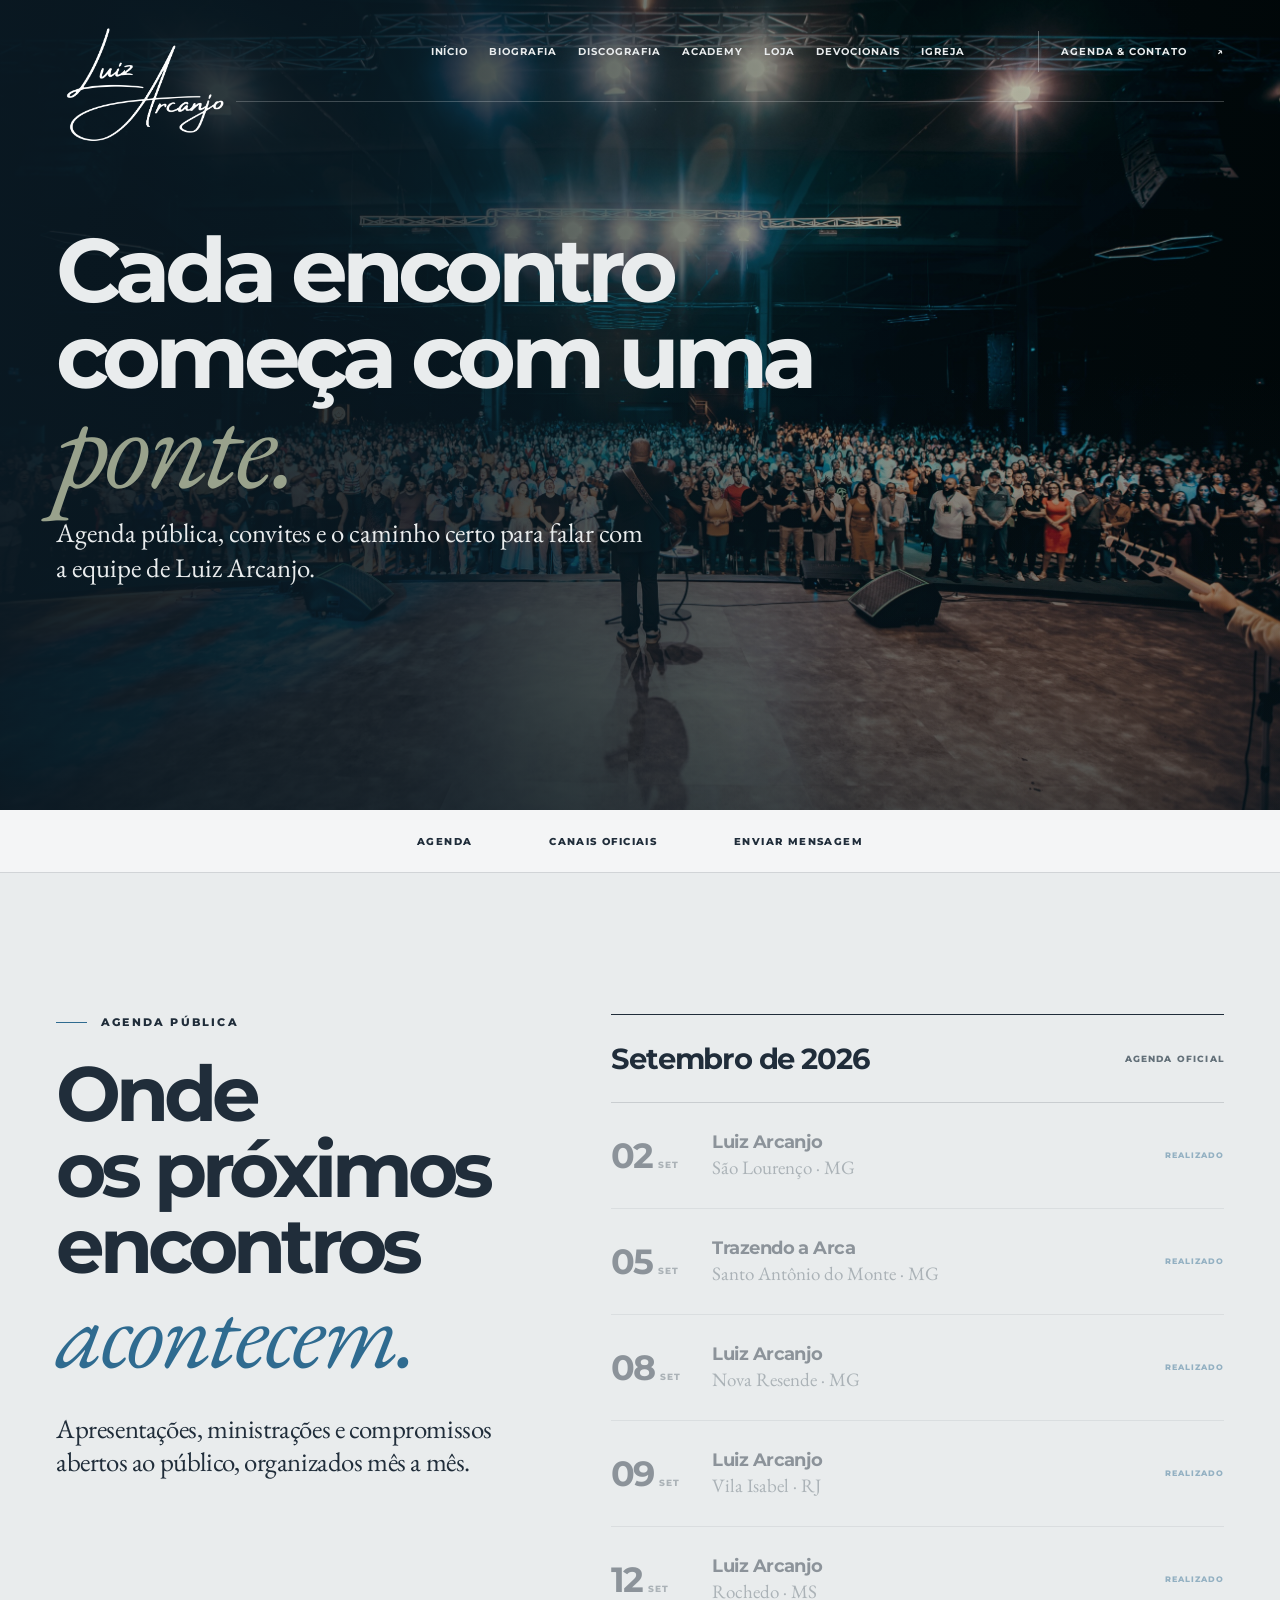
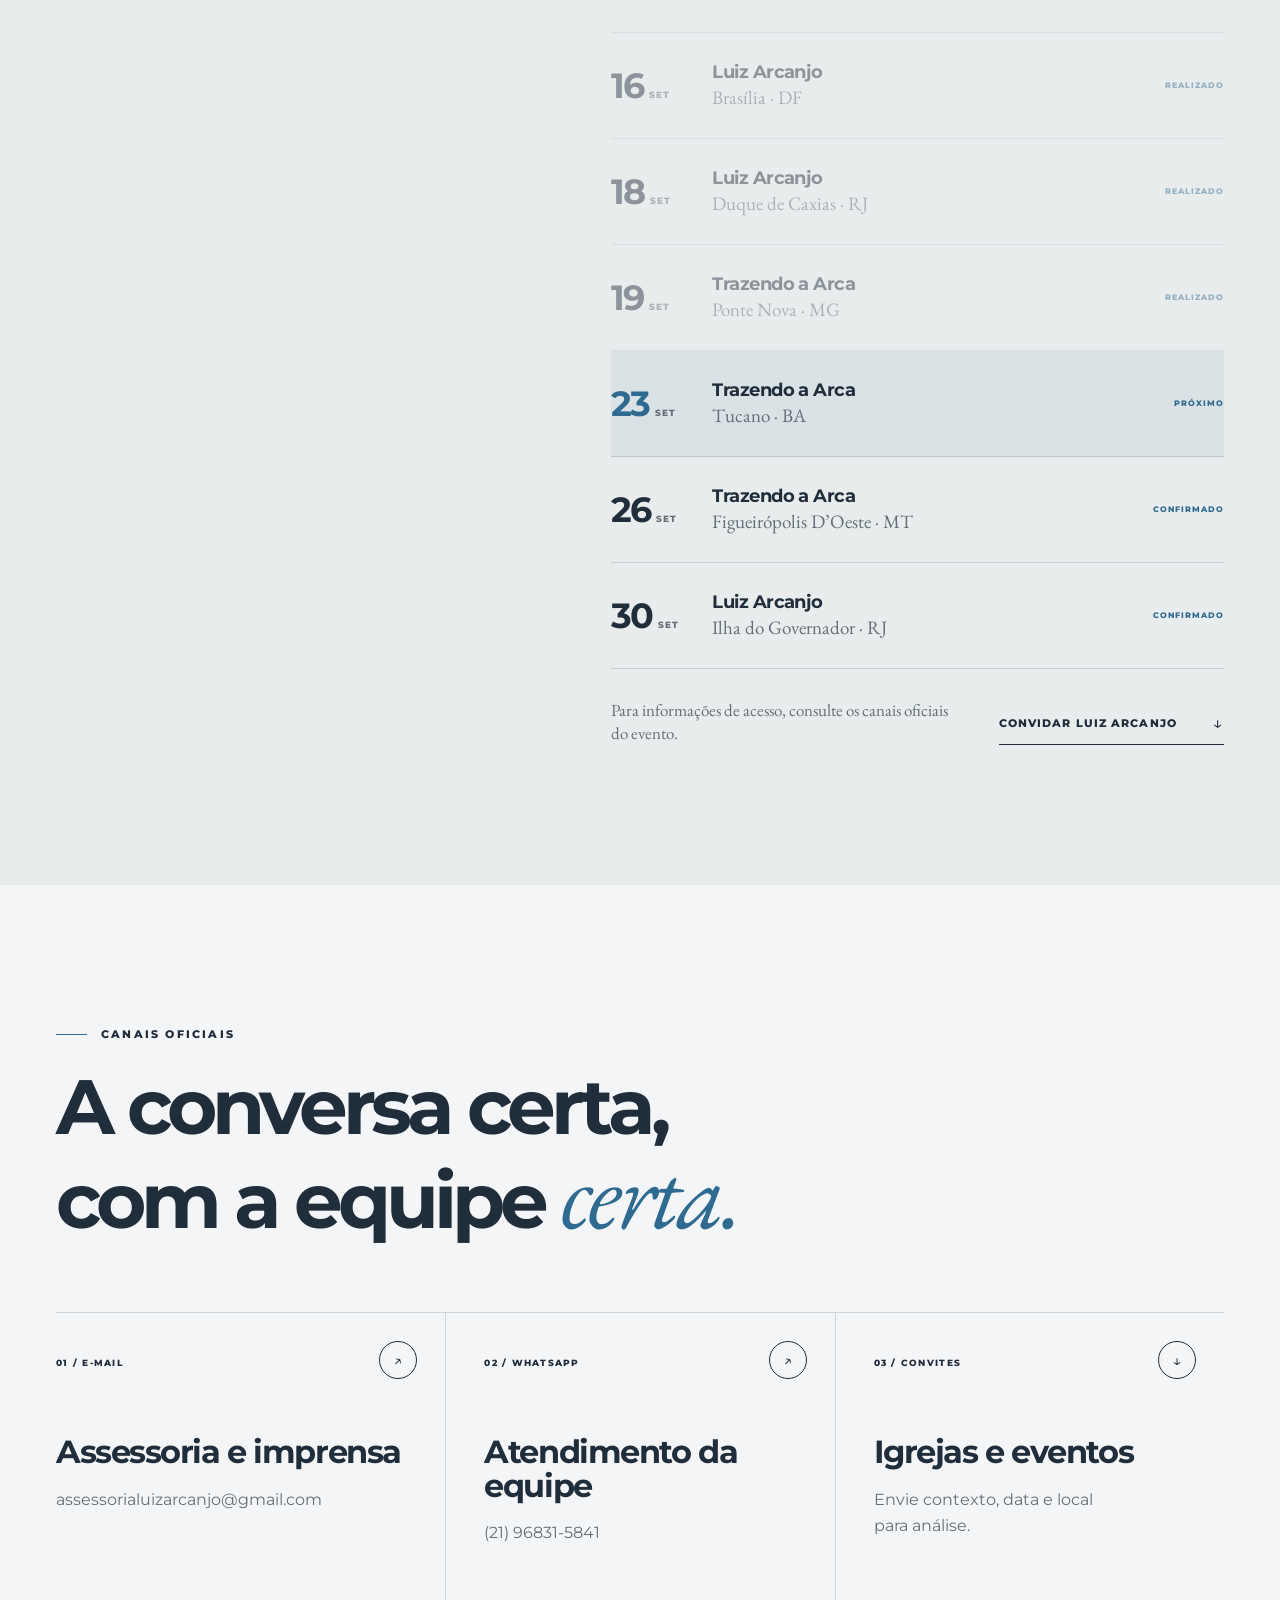
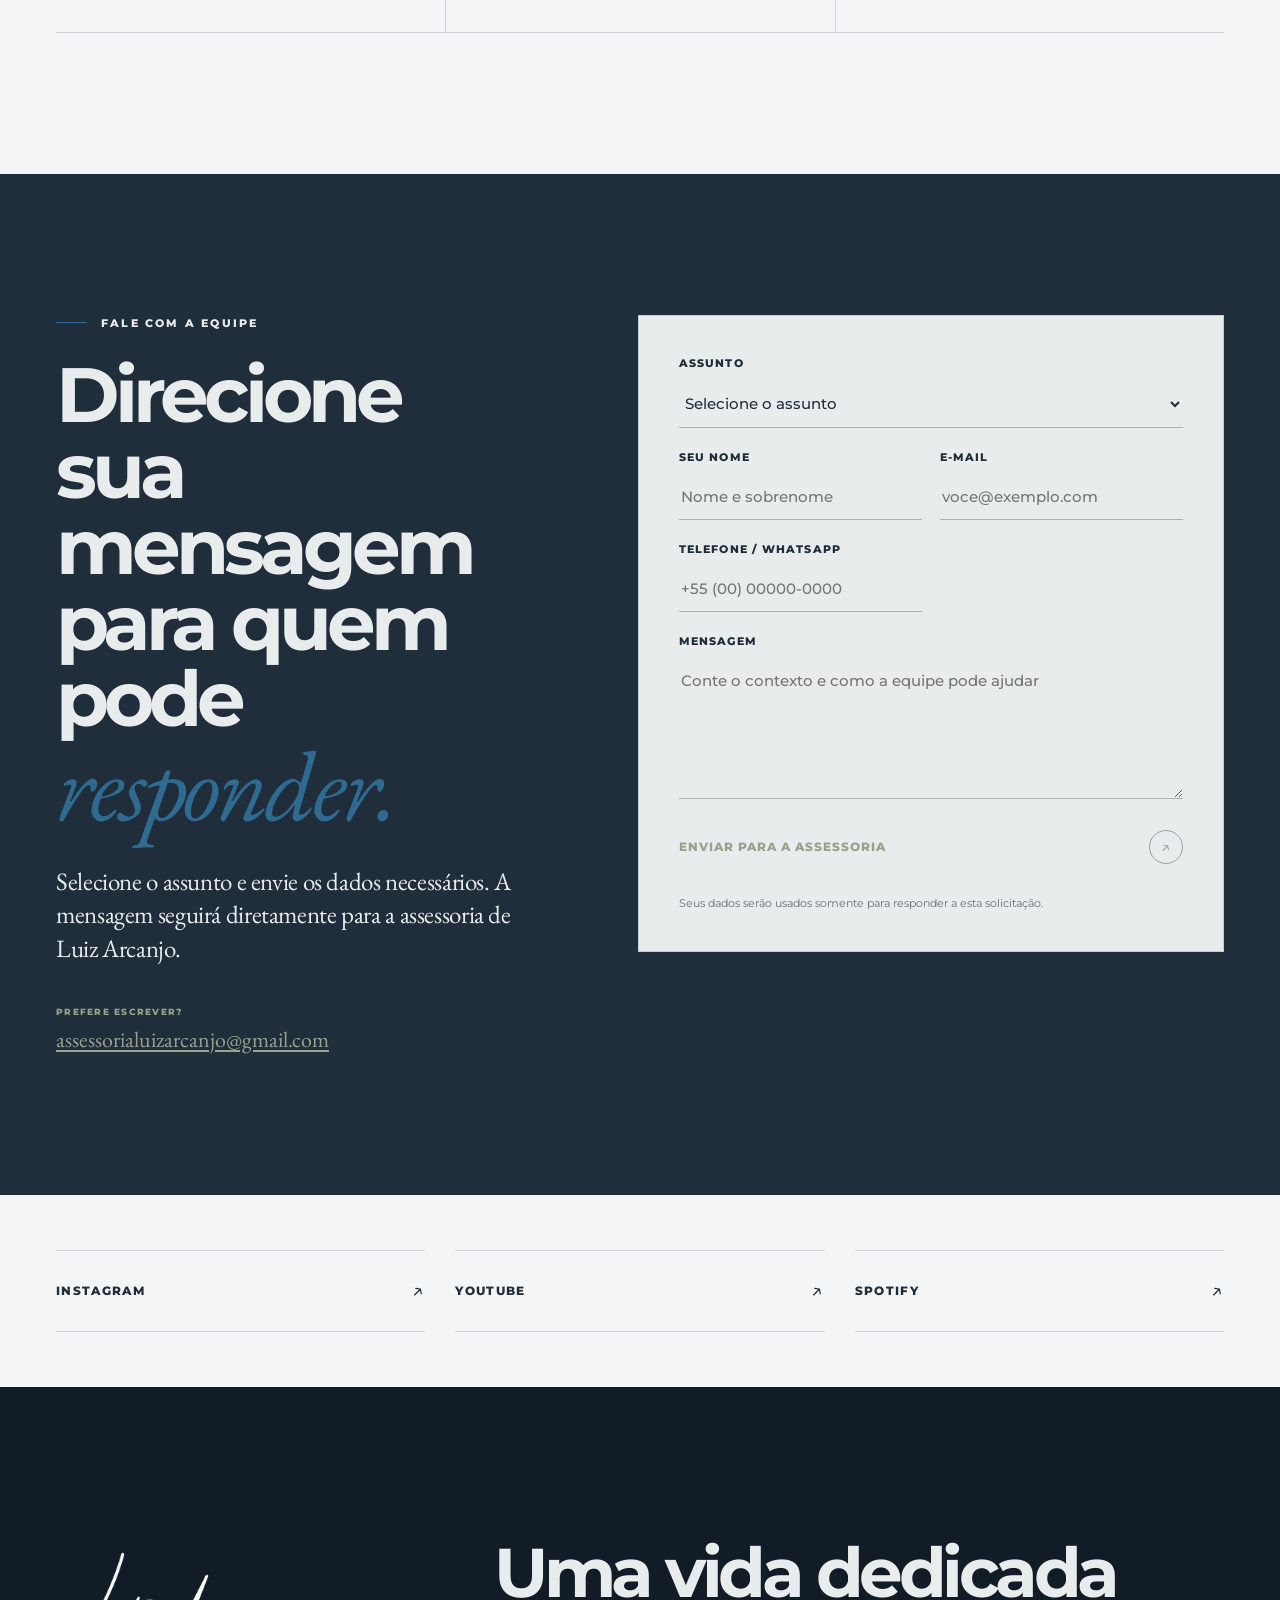
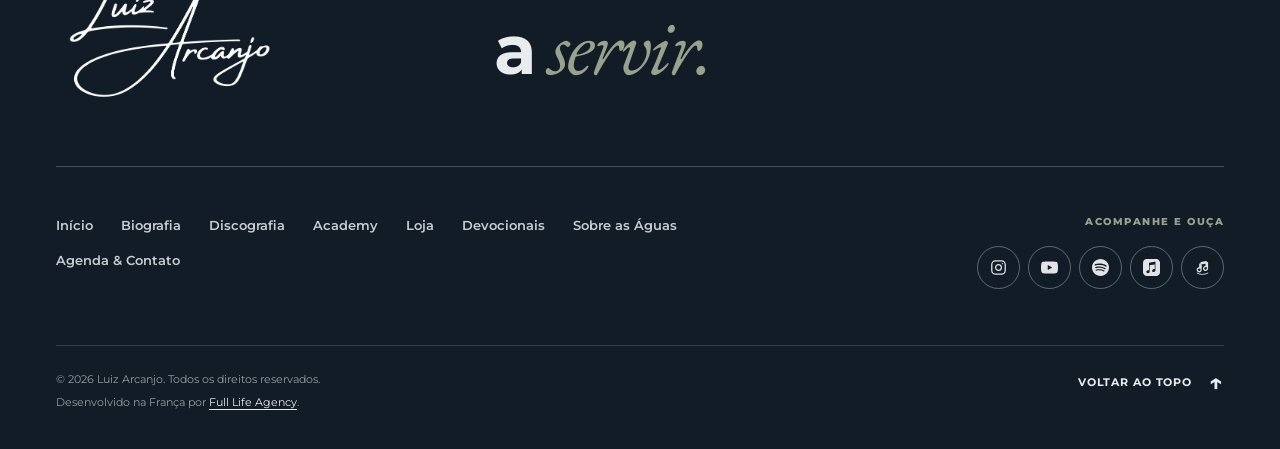
==== contato/index.html @ e5ce4bce "Initial website release" ====
<!doctype html>
<html lang="pt-BR">
<head>
  <meta charset="utf-8">
  <meta name="viewport" content="width=device-width, initial-scale=1">
  <meta name="theme-color" content="#202D3A">
  <meta name="description" content="Agenda pública, convites, imprensa e canais oficiais da equipe de Luiz Arcanjo.">
  
  <meta property="og:type" content="website">
  <meta property="og:locale" content="pt_BR">
  <meta property="og:site_name" content="Luiz Arcanjo">
  <meta property="og:title" content="Agenda &amp; Contato | Luiz Arcanjo">
  <meta property="og:description" content="Agenda pública, convites, imprensa e canais oficiais da equipe de Luiz Arcanjo.">
  <meta property="og:image" content="/assets/images/open-graph.jpg">
  <meta property="og:image:width" content="1200">
  <meta property="og:image:height" content="630">
  <meta property="og:image:alt" content="Luiz Arcanjo — Canções que marcaram gerações">
  <meta name="twitter:card" content="summary_large_image">
  <title>Agenda &amp; Contato | Luiz Arcanjo</title>
  <link rel="icon" type="image/png" sizes="32x32" href="/assets/favicon-32.png">
  <link rel="icon" type="image/png" sizes="512x512" href="/assets/favicon-512.png">
  <link rel="apple-touch-icon" sizes="180x180" href="/assets/apple-touch-icon.png">
  <link rel="preconnect" href="https://fonts.googleapis.com">
  <link rel="preconnect" href="https://fonts.gstatic.com" crossorigin>
  <link href="https://fonts.googleapis.com/css2?family=EB+Garamond:ital,wght@0,400;0,500;0,600;1,400;1,500&family=Montserrat:wght@400;500;600;700;800&display=swap" rel="stylesheet">
  <link rel="stylesheet" href="/assets/site.css?v=60">
  <script defer src="/assets/site.js?v=24"></script>
</head>
<body id="topo" data-page="contato">
  <div id="site-header"></div>
  <main id="conteudo">
    <section class="inner-hero inner-hero--contact">
      <div class="inner-hero__media photo inner-hero__photo"><img src="/assets/images/contact-hero-stage.jpg" alt="Luiz Arcanjo diante do público em uma apresentação" fetchpriority="high"></div>
      <div class="inner-hero__shade"></div>
      <div class="shell inner-hero__content">
        <h1>Cada encontro<br><span class="nowrap">começa com uma</span><br><em>ponte.</em></h1><p>Agenda pública, convites e o caminho certo para falar com a equipe de Luiz Arcanjo.</p>
      </div>
    </section>
    <nav class="contact-subnav" aria-label="Nesta página"><div class="shell"><a href="#agenda">Agenda</a><a href="#canais">Canais oficiais</a><a href="#mensagem">Enviar mensagem</a></div></nav>
    <section class="contact-agenda section-pad section--ivory" id="agenda"><div class="shell contact-agenda__grid">
      <div data-reveal><p class="eyebrow"><span class="eyebrow__rule"></span>Agenda pública</p><h2 class="display-title">Onde os próximos encontros <em>acontecem.</em></h2><p class="lead-serif">Apresentações, ministrações e compromissos abertos ao público, organizados mês a mês.</p></div>
      <div class="agenda-month" data-reveal><div class="agenda-month__head"><span>Setembro de 2026</span><small>Agenda oficial</small></div><ol class="agenda-list" aria-label="Agenda de setembro de 2026">
        <li class="agenda-event is-past"><time datetime="2026-09-02"><b>02</b><span>set</span></time><div><strong>Luiz Arcanjo</strong><p>São Lourenço · MG</p></div><small>Realizado</small></li>
        <li class="agenda-event is-past"><time datetime="2026-09-05"><b>05</b><span>set</span></time><div><strong>Trazendo a Arca</strong><p>Santo Antônio do Monte · MG</p></div><small>Realizado</small></li>
        <li class="agenda-event is-past"><time datetime="2026-09-08"><b>08</b><span>set</span></time><div><strong>Luiz Arcanjo</strong><p>Nova Resende · MG</p></div><small>Realizado</small></li>
        <li class="agenda-event is-past"><time datetime="2026-09-09"><b>09</b><span>set</span></time><div><strong>Luiz Arcanjo</strong><p>Vila Isabel · RJ</p></div><small>Realizado</small></li>
        <li class="agenda-event is-past"><time datetime="2026-09-12"><b>12</b><span>set</span></time><div><strong>Luiz Arcanjo</strong><p>Rochedo · MS</p></div><small>Realizado</small></li>
        <li class="agenda-event is-past"><time datetime="2026-09-16"><b>16</b><span>set</span></time><div><strong>Luiz Arcanjo</strong><p>Brasília · DF</p></div><small>Realizado</small></li>
        <li class="agenda-event is-past"><time datetime="2026-09-18"><b>18</b><span>set</span></time><div><strong>Luiz Arcanjo</strong><p>Duque de Caxias · RJ</p></div><small>Realizado</small></li>
        <li class="agenda-event is-past"><time datetime="2026-09-19"><b>19</b><span>set</span></time><div><strong>Trazendo a Arca</strong><p>Ponte Nova · MG</p></div><small>Realizado</small></li>
        <li class="agenda-event is-next"><time datetime="2026-09-23"><b>23</b><span>set</span></time><div><strong>Trazendo a Arca</strong><p>Tucano · BA</p></div><small>Próximo</small></li>
        <li class="agenda-event"><time datetime="2026-09-26"><b>26</b><span>set</span></time><div><strong>Trazendo a Arca</strong><p>Figueirópolis D’Oeste · MT</p></div><small>Confirmado</small></li>
        <li class="agenda-event"><time datetime="2026-09-30"><b>30</b><span>set</span></time><div><strong>Luiz Arcanjo</strong><p>Ilha do Governador · RJ</p></div><small>Confirmado</small></li>
      </ol><div class="agenda-month__action"><p>Para informações de acesso, consulte os canais oficiais do evento.</p><a class="text-link" href="#mensagem" data-contact-subject="Convite e agenda">Convidar Luiz Arcanjo <span aria-hidden="true">↓</span></a></div></div>
    </div></section>
    <section class="contact-channels section-pad" id="canais"><div class="shell"><div class="section-head" data-reveal><p class="eyebrow"><span class="eyebrow__rule"></span>Canais oficiais</p><h2 class="display-title">A conversa certa,<br>com a equipe <em>certa.</em></h2></div><div class="contact-channel-grid">
      <a class="contact-channel" href="mailto:assessorialuizarcanjo@gmail.com" data-reveal><span>01 / E-mail</span><strong>Assessoria e imprensa</strong><p>assessorialuizarcanjo@gmail.com</p><b aria-hidden="true">↗</b></a>
      <a class="contact-channel" href="https://wa.me/5521968315841?text=Ol%C3%A1%2C%20equipe%20do%20Luiz%20Arcanjo%21%20Gostaria%20de%20solicitar%20atendimento." target="_blank" rel="noopener" data-reveal><span>02 / WhatsApp</span><strong>Atendimento da equipe</strong><p>(21) 96831-5841</p><b aria-hidden="true">↗</b></a>
      <a class="contact-channel" href="#mensagem" data-contact-subject="Convite e agenda" data-reveal><span>03 / Convites</span><strong>Igrejas e eventos</strong><p>Envie contexto, data e local para análise.</p><b aria-hidden="true">↓</b></a>
    </div></div></section>
    <section class="contact-message section-pad section--blue" id="mensagem"><div class="shell invite-grid"><div class="invite-grid__intro" data-reveal><p class="eyebrow"><span class="eyebrow__rule"></span>Fale com a equipe</p><h2 class="display-title">Direcione sua mensagem para quem pode <em>responder.</em></h2><p class="lead-serif">Selecione o assunto e envie os dados necessários. A mensagem seguirá diretamente para a assessoria de Luiz Arcanjo.</p><div class="contact-direct"><span>Prefere escrever?</span><a href="mailto:assessorialuizarcanjo@gmail.com">assessorialuizarcanjo@gmail.com</a></div></div>
      <form class="invite-form contact-form" id="invite-form" action="/api/contact" method="post"><div class="contact-honeypot" aria-hidden="true"><label>Empresa <input name="company" tabindex="-1" autocomplete="off"></label></div><label>Assunto <select name="assunto" id="contact-subject" required><option value="">Selecione o assunto</option><option>Convite e agenda</option><option>Assessoria de imprensa</option><option>Parcerias</option><option>Academy · cursos e workshops</option><option>Academy · mentoria</option><option>Outros assuntos</option></select></label><div class="field-grid"><label>Seu nome <input name="nome" required autocomplete="name" placeholder="Nome e sobrenome"></label><label>E-mail <input name="email" required type="email" autocomplete="email" placeholder="voce@exemplo.com"></label></div><div class="field-grid"><label>Telefone / WhatsApp <input name="telefone" type="tel" autocomplete="tel" placeholder="+55 (00) 00000-0000"></label><label data-invite-field>Organização ou igreja <input name="organizacao" placeholder="Nome da organização"></label></div><div class="field-grid" data-invite-field><label>Tipo de convite <select name="tipo"><option value="">Selecione</option><option>Ministração</option><option>Apresentação musical</option><option>Conferência</option><option>Entrevista</option><option>Outro</option></select></label><label>Data prevista <input name="data" type="date"></label></div><label data-invite-field>Cidade e local <input name="local" placeholder="Cidade, estado e local do evento"></label><label>Mensagem <textarea name="mensagem" rows="6" required placeholder="Conte o contexto e como a equipe pode ajudar"></textarea></label><button class="button button--gold" type="submit"><span>Enviar para a assessoria</span><span aria-hidden="true">↗</span></button><p class="form-status" data-form-status aria-live="polite" hidden></p><small>Seus dados serão usados somente para responder a esta solicitação.</small></form>
    </div></section>
    <section class="contact-social shell social-grid" aria-label="Redes sociais"><a href="https://www.instagram.com/luiz_arcanjo/" target="_blank" rel="noopener">Instagram <span>↗</span></a><a href="https://www.youtube.com/luizarcanjo" target="_blank" rel="noopener">YouTube <span>↗</span></a><a href="https://open.spotify.com/artist/3jhaArlXRtYY9R7GJrvcZ2" target="_blank" rel="noopener">Spotify <span>↗</span></a></section></main>
  <div id="site-footer"></div>
</body>
</html>
---- assets/site.css ----
@charset "UTF-8";

:root {
  --blue: #202d3a;
  --blue-deep: #111c27;
  --ivory: #e9eced;
  --paper: #f4f5f6;
  --sky: #2f6b90;
  --olive: #6c755e;
  --moss: #99a28c;
  --coffee: #4a3b32;
  --muted: #637079;
  --line: rgba(32, 45, 58, .16);
  --shell: min(100% - 112px, 1480px);
  --sans: "Montserrat", Arial, sans-serif;
  --serif: "EB Garamond", Georgia, serif;
  --ease: cubic-bezier(.22, 1, .36, 1);
}

*, *::before, *::after { box-sizing: border-box; }
html { scroll-behavior: smooth; }
body { margin: 0; background: var(--paper); color: var(--blue); font-family: var(--sans); -webkit-font-smoothing: antialiased; overflow-x: clip; }
img, video { display: block; max-width: 100%; }
a { color: inherit; text-decoration: none; }
.nowrap { white-space: nowrap; }
button, input, select, textarea { font: inherit; }
button { cursor: pointer; }
:focus-visible { outline: 2px solid var(--sky); outline-offset: 4px; }
::selection { background: var(--moss); color: var(--blue-deep); }
.shell { width: var(--shell); margin-inline: auto; }
:where(.shell, [class*="__grid"], .section-head) > * { min-width: 0; max-width: 100%; }
.section-pad { padding-block: clamp(88px, 11vw, 180px); }
.section--ivory { background: var(--ivory); }
.section--blue { background: var(--blue); color: var(--ivory); }
.skip-link { position: fixed; top: -100px; left: 20px; z-index: 200; padding: 14px 20px; background: var(--moss); color: var(--blue); }
.skip-link:focus { top: 20px; }

/* Navigation */
.site-header { position: absolute; z-index: 40; top: 0; left: 0; right: 0; color: var(--ivory); transition: transform .42s var(--ease); }
.site-header.is-over-footer { transform: translateY(-110%); pointer-events: none; }
.site-header::before { content: ""; position: absolute; inset: 0; background: var(--blue-deep); opacity: .92; pointer-events: none; }
.site-header--hero::before { opacity: 0; transition: opacity .5s; }
.site-header.is-scrolled { position: fixed; }
.site-header.is-scrolled::before { opacity: .97; }
.site-header__inner { position: relative; z-index: 2; height: 102px; display: flex; align-items: center; gap: 40px; }
.site-header__inner::after { content: ""; position: absolute; left: 180px; right: 0; bottom: 0; height: 1px; background: rgba(255,255,255,.22); transition: left .4s var(--ease); }
.brand { display: block; width: 171px; height: 133px; flex: 0 0 auto; align-self: flex-start; margin-top: 12px; position: relative; z-index: 2; transition: width .4s var(--ease), height .4s var(--ease), margin-top .4s var(--ease); }
.brand__image { width: 100%; height: 100%; object-fit: contain; }
.site-header.is-scrolled .brand { width: 115px; height: 88px; margin-top: 7px; }
.site-header.is-scrolled .site-header__inner::after { left: 140px; }
.desktop-nav { display: flex; gap: clamp(14px, 1.65vw, 30px); align-items: center; margin-left: auto; }
.desktop-nav a, .header-cta { font-size: 10px; font-weight: 700; letter-spacing: .095em; text-transform: uppercase; white-space: nowrap; transition: color .25s, transform .35s var(--ease); }
.desktop-nav a { display: inline-block; transform-origin: center; }
.desktop-nav a:hover, .desktop-nav a[aria-current="page"] { color: var(--moss); }
.desktop-nav a:hover { transform: scale(1.13); }
.header-cta { margin-left: clamp(12px, 2.6vw, 50px); padding: 14px 0 14px 22px; border-left: 1px solid rgba(255,255,255,.3); display: flex; gap: 30px; align-items: center; }
.header-cta:hover { color: var(--moss); transform: scale(1.07); }
.menu-toggle { display: none; position: relative; z-index: 51; width: 44px; height: 44px; margin-left: auto; border: 0; background: none; color: inherit; }
.menu-toggle span { display: block; width: 24px; height: 1px; background: currentColor; margin: 7px auto; transition: transform .3s, opacity .3s; }
.mobile-menu { position: fixed; inset: 0; z-index: 1; background: var(--blue-deep); color: var(--ivory); padding-top: 120px; opacity: 0; pointer-events: none; transform: translateY(-16px); transition: opacity .3s, transform .4s var(--ease); overflow-y: auto; }
.mobile-menu.is-open { opacity: 1; pointer-events: auto; transform: translateY(0); }
.mobile-menu__inner { display: grid; gap: 0; padding-bottom: 48px; }
.mobile-menu__inner > a { border-bottom: 1px solid rgba(255,255,255,.12); padding: 13px 0; font-size: clamp(25px, 6vw, 42px); font-weight: 700; letter-spacing: -.045em; }
.mobile-menu__inner > a:hover { color: var(--moss); }
.mobile-menu__social { display: flex; gap: 25px; padding-top: 28px; color: var(--moss); font-size: 13px; text-transform: uppercase; letter-spacing: .08em; }
.menu-open { overflow: hidden; }
.menu-open .menu-toggle span:first-child { transform: translateY(4px) rotate(45deg); }
.menu-open .menu-toggle span:last-child { transform: translateY(-4px) rotate(-45deg); }

/* Type and controls */
.eyebrow { display: flex; align-items: center; gap: 14px; margin: 0 0 26px; font-family: var(--sans); font-size: 11px; font-weight: 800; letter-spacing: .2em; text-transform: uppercase; line-height: 1.5; }
.eyebrow__rule { display: inline-block; width: 31px; height: 1px; flex: 0 0 auto; background: var(--sky); }
h1, h2, h3, p, blockquote { margin-top: 0; }
h1, h2, h3 { width: 100%; min-width: 0; font-weight: 700; letter-spacing: -.065em; }
h1, h2, h3 { text-wrap: balance; overflow-wrap: normal; word-break: normal; }
p, blockquote { text-wrap: pretty; }
h1 em, h2 em, h3 em, blockquote em { font-family: var(--serif); font-weight: 400; font-size: 1.28em; letter-spacing: -.035em; color: var(--sky); }
.display-title { font-size: clamp(48px, 6vw, 108px); line-height: .99; margin-bottom: 30px; }
.lead-serif { font-family: var(--serif); font-size: clamp(25px, 2.1vw, 35px); line-height: 1.24; letter-spacing: -.015em; }
p { line-height: 1.65; }
.button-row { display: flex; flex-wrap: wrap; gap: 13px; align-items: center; }
.button { display: inline-flex; align-items: center; justify-content: space-between; gap: 34px; min-height: 58px; padding: 6px 0 12px; border: 0; border-bottom: 1px solid currentColor; border-radius: 0; background: transparent; text-align: left; font-size: 12px; font-weight: 800; letter-spacing: .085em; text-transform: uppercase; line-height: 1.3; transition: color .3s, box-shadow .3s; }
.button:hover { box-shadow: inset 0 -1px 0 currentColor; }
.button > span:last-child { width: 34px; height: 34px; border: 1px solid currentColor; border-radius: 50%; display: grid; place-items: center; font-size: 18px; font-weight: 400; line-height: 1; transition: transform .35s var(--ease); }
.button:hover > span:last-child { transform: translate(4px, -4px); }
.button--gold, .button--dark { color: var(--sky); }
.button--gold:hover, .button--dark:hover { color: var(--blue); }
.button--moss { color: var(--moss); }
.button--moss:hover { color: var(--ivory); }
.button--outline { color: var(--ivory); }
.button--outline:hover { color: var(--moss); }
.button--outline-dark { color: var(--blue); }
.button--outline-dark:hover { color: var(--sky); }
.hero .button--gold, .music-panel .button--gold, .video-invite .button--gold, .final-cta .button--gold, .section--blue .button--gold { color: var(--moss); }
.hero .button--gold:hover, .music-panel .button--gold:hover, .video-invite .button--gold:hover, .final-cta .button--gold:hover, .section--blue .button--gold:hover { color: var(--ivory); }
.text-link { display: inline-flex; align-items: center; gap: 35px; border-bottom: 1px solid currentColor; padding-bottom: 10px; margin-top: 18px; font-size: 11px; font-weight: 800; text-transform: uppercase; letter-spacing: .1em; transition: gap .3s; }
.text-link:hover { gap: 50px; }
.text-link span { font-size: 18px; font-weight: 400; }
.prose { max-width: 680px; }
.prose p { font-family: var(--serif); font-size: clamp(24px, 2vw, 31px); line-height: 1.35; }
.prose p + p { font-size: clamp(20px, 1.55vw, 24px); line-height: 1.5; margin-top: 24px; }
.narrow-content { max-width: 900px; }
.narrow-content > p:not(.eyebrow) { max-width: 770px; }

/* Photographic language */
.photo { position: relative; overflow: hidden; isolation: isolate; background: #46515a; }
.photo img { width: 100%; height: 100%; object-fit: cover; filter: saturate(.77) contrast(1.04) brightness(.95); transform: scale(1.005); transition: transform 1.2s var(--ease); }
.photo::after { content: ""; position: absolute; inset: 0; pointer-events: none; background: linear-gradient(132deg, rgba(32,45,58,.12), rgba(79,90,99,.045) 52%, rgba(48,39,32,.12)); mix-blend-mode: multiply; }
.photo:hover img, a:hover > .photo img { transform: scale(1.045); }
.photo--bw img { filter: grayscale(1) contrast(1.05); }

/* Cinematic home hero */
.hero { position: relative; min-height: max(760px, 100svh); background: var(--blue-deep); color: #fff; isolation: isolate; overflow: hidden; }
.hero__poster, .hero__video, .hero__shade, .hero__grain { position: absolute; inset: 0; width: 100%; height: 100%; }
.hero__poster { background-image: url("/assets/images/hero-poster-3.jpg"); background-size: cover; background-position: center; }
.hero__video { object-fit: cover; object-position: center; opacity: 0; transition: opacity .9s ease; }
.hero__video.is-ready { opacity: 1; }
@media (min-width: 701px) {
  .hero__poster, .hero__video { transform: scale(1.16); transform-origin: left center; }
}
@media (min-width: 701px) and (max-width: 980px) {
  .hero__poster, .hero__video { transform: scale(1.23); }
}
@keyframes hero-mobile-horizontal-track {
  0%, 100% { object-position: 64% center; }
  35% { object-position: 71% center; }
  70% { object-position: 67% center; }
}
.hero__shade { background: linear-gradient(90deg,rgba(21,38,55,.84) 0%,rgba(21,38,55,.75) 32%,rgba(21,38,55,.46) 61%,rgba(21,38,55,.22) 100%),linear-gradient(0deg,rgba(16,28,39,.30),transparent 32%,transparent 76%,rgba(12,23,34,.13)); }
.hero__grain { background: url("/assets/grain.svg"); opacity: .11; mix-blend-mode: screen; pointer-events: none; }
.hero__content { position: relative; z-index: 2; min-height: max(760px, 100svh); display: flex; align-items: center; padding-top: 165px; padding-bottom: 100px; }
.hero__copy { width: min(900px, 68%); }
.hero__title { position: relative; height: clamp(265px, 20vw, 330px); margin-bottom: 16px; font-size: clamp(62px, 6.1vw, 108px); line-height: .92; }
.hero__phrase { position: absolute; top: 0; left: 0; width: 100%; display: block; visibility: hidden; opacity: 0; transform-origin: left center; }
.hero__phrase-line { display: block; }
.hero__phrase--one .hero__phrase-line { font-size: .84em; font-weight: 800; text-transform: uppercase; white-space: nowrap; letter-spacing: -.055em; }
.hero__phrase--one em { display: block; margin-top: .04em; line-height: .78; }
.hero__phrase--two { top: -8%; left: 5%; width: 95%; }
.hero__phrase--three { top: 5%; left: 1%; width: 99%; font-size: .9em; }
.hero__phrase.is-active { visibility: visible; animation: hero-phrase-progress var(--hero-phase-duration, 6s) linear both; }
.hero__phrase--one.is-active { animation-name: hero-phrase-first; }
.hero__phrase.is-leaving { visibility: visible; animation: hero-phrase-leave .65s ease both; }
.hero__title em { color: var(--moss); font-size: 1.24em; }
.hero__phrase--one em { font-size: 1.55em; }
@keyframes hero-phrase-first { from { opacity: 1; filter: blur(0); transform: scale(1); } to { opacity: 1; filter: blur(0); transform: scale(1.055); } }
@keyframes hero-phrase-progress { 0% { opacity: 0; filter: blur(16px); transform: translateY(24px) scale(.95); } 15% { opacity: 1; filter: blur(0); transform: translateY(0) scale(1); } 100% { opacity: 1; filter: blur(0); transform: translateY(0) scale(1.065); } }
@keyframes hero-phrase-leave { from { opacity: 1; filter: blur(0); transform: scale(1.065); } to { opacity: 0; filter: blur(18px); transform: scale(1.12); } }
.hero__lead { max-width: 620px; margin-bottom: 30px; font-family: var(--serif); font-size: clamp(21px, 1.7vw, 28px); line-height: 1.3; color: rgba(255,255,255,.91); }
@media (min-width: 701px) and (max-width: 1200px) { .hero__title { height: 280px; } }
@media (min-width: 701px) and (max-width: 980px) { .hero__title { height: 300px; } }
.hero__bottom { position: absolute; z-index: 3; bottom: 35px; left: 50%; transform: translateX(-50%); display: flex; align-items: center; gap: 27px; color: rgba(255,255,255,.65); font-size: 10px; font-weight: 700; letter-spacing: .11em; text-transform: uppercase; }
.hero__progress { width: 150px; height: 1px; background: rgba(255,255,255,.35); }
.hero__progress span { display: block; height: 100%; width: 0; background: var(--moss); }
.hero__bottom button { border: 0; padding: 4px 0; background: none; color: #fff; font-size: 10px; font-weight: 800; letter-spacing: .1em; text-transform: uppercase; }
.hero__bottom button span { display: inline-block; margin-left: 5px; color: var(--moss); font-size: 14px; vertical-align: middle; }
.platform-bar { background: #e8ebed; border-bottom: 1px solid var(--line); }
.platform-bar__inner { min-height: 86px; display: flex; align-items: center; gap: clamp(24px, 3.7vw, 76px); }
.platform-bar__inner > span { margin-right: auto; color: var(--muted); font-size: 10px; font-weight: 800; letter-spacing: .15em; text-transform: uppercase; white-space: nowrap; }
.platform-bar a { display: inline-flex; align-items: center; gap: 9px; color: #55606a; font-size: clamp(12px, 1.15vw, 17px); font-weight: 800; letter-spacing: -.04em; white-space: nowrap; transition: color .25s var(--ease), transform .25s var(--ease); }
.platform-bar a img { width: 21px; height: 21px; flex: 0 0 auto; opacity: .72; filter: grayscale(1) brightness(.58); transition: filter .25s var(--ease), opacity .25s var(--ease), transform .25s var(--ease); }
.platform-bar a:hover { color: var(--blue); transform: scale(1.055); }
.platform-bar a:hover img { filter: grayscale(0) brightness(1); opacity: 1; transform: scale(1.1); }
.platform-bar--music { border-top: 1px solid rgba(17,28,39,.08); }
.music-platform__arrow { margin-left: 2px; font-size: 14px; font-weight: 500; }

/* Home sections */
.intro-section { background: var(--paper); }
.intro-grid, .biography-grid, .music-intro { display: grid; grid-template-columns: minmax(0, 1.05fr) minmax(0, .8fr); gap: clamp(60px, 10vw, 180px); }
.intro-grid h2 { max-width: 750px; }
.intro-grid__copy { padding-top: 54px; }
.intro-grid__copy > p:not(.lead-serif) { max-width: 580px; font-size: 14px; color: #59636c; }
.image-feature { display: grid; grid-template-columns: 1fr 1fr; min-height: 760px; background: var(--blue); color: var(--ivory); }
.image-feature__visual { min-height: 700px; }
.image-feature__visual { order: 2; }
.image-feature__visual img { object-position: 50% 40%; }
.image-feature__visual:hover img { transform: scale(1.1); }
@media (min-width: 701px) { .image-feature__visual { -webkit-mask-image: linear-gradient(90deg, transparent 0%, #000 34%, #000 100%); mask-image: linear-gradient(90deg, transparent 0%, #000 34%, #000 100%); } }
.image-feature__content { order: 1; display: flex; flex-direction: column; align-items: flex-start; justify-content: center; padding: clamp(65px, 8vw, 150px); }
.image-feature h2, .church-feature h2, .biography-portrait h2, .video-invite h2, .contact-card h2 { font-size: clamp(54px, 5.5vw, 100px); line-height: .99; }
.image-feature h2 em, .biography-portrait h2 em, .video-invite h2 em { color: var(--moss); }
.image-feature p:not(.eyebrow) { max-width: 480px; font-family: var(--serif); font-size: clamp(23px, 2vw, 31px); line-height: 1.3; }
.image-feature .button { margin-top: 30px; }
.quote-section { background: #2f6b90; color: #fff; }
.quote-grid { position: relative; display: grid; grid-template-columns: 100px minmax(0, 1fr); align-items: start; }
.quote-mark { color: var(--ivory); opacity: .62; font-family: var(--serif); font-size: 170px; line-height: .6; }
.quote-grid blockquote { max-width: 1120px; margin: 0; font-size: clamp(48px, 6vw, 112px); line-height: 1.05; font-weight: 700; letter-spacing: -.065em; }
.quote-grid blockquote em { color: var(--ivory); }
.quote-caption { grid-column: 2; margin-top: 42px; color: var(--moss); font-size: 11px; font-weight: 800; letter-spacing: .16em; text-transform: uppercase; }
.section-head { max-width: 850px; margin-bottom: 70px; }
.section-head > p:not(.eyebrow) { max-width: 650px; font-family: var(--serif); font-size: 28px; line-height: 1.3; }
.story-journey { padding-block: clamp(90px, 11vw, 170px) 0; }
.story-journey .section-head { margin-bottom: clamp(50px, 7vw, 110px); }
.story-journey__grid { display: grid; grid-template-columns: minmax(0, 1.04fr) minmax(0, .96fr); gap: clamp(65px, 9vw, 150px); align-items: start; }
.story-journey__visual { position: sticky; top: 7vh; height: 86vh; min-height: 550px; }
.story-journey__frame { position: relative; width: 100%; height: 100%; overflow: hidden; background: #323b42; }
.story-journey__frame::after { content: ""; position: absolute; inset: 0; background: linear-gradient(0deg, rgba(17,28,37,.46), transparent 37%), linear-gradient(140deg, rgba(32,45,58,.1), rgba(74,59,50,.07)); pointer-events: none; }
.story-journey__frame img { position: absolute; inset: 0; width: 100%; height: 100%; object-fit: cover; object-position: center 28%; opacity: 0; transform: scale(1.12); transition: opacity .8s ease, transform 1.35s var(--ease); }
.story-journey__frame img:nth-child(2) { object-position: center 35%; }
.story-journey__frame img:nth-child(3) { object-position: center 23%; }
.story-journey__frame img.is-active { opacity: 1; transform: scale(1); }
.story-journey__counter { position: absolute; z-index: 2; bottom: 25px; left: 28px; display: flex; align-items: center; gap: 13px; color: white; font-size: 12px; font-weight: 700; letter-spacing: .18em; }
.story-journey__counter i { display: inline-block; width: 65px; height: 1px; background: rgba(255,255,255,.65); }
.story-chapter { min-height: 85vh; display: flex; flex-direction: column; align-items: flex-start; justify-content: center; border-top: 1px solid rgba(32,45,58,.22); padding-block: 90px; opacity: .5; transform: translateY(25px); transition: opacity .65s var(--ease), transform .8s var(--ease); }
.story-chapter.is-active { opacity: 1; transform: translateY(0); }
.story-chapter__number { margin-bottom: 28px; color: var(--olive); font-size: 11px; font-weight: 800; letter-spacing: .19em; text-transform: uppercase; }
.story-chapter h3 { max-width: 670px; margin-bottom: 24px; font-size: clamp(46px, 4.4vw, 78px); line-height: .99; }
.story-chapter h3 em { color: var(--sky); }
.story-chapter p { max-width: 520px; font-family: var(--serif); font-size: clamp(23px, 2vw, 32px); line-height: 1.25; }
.story-chapter__mobile-photo { display: none; }
.story-chapter__mobile-photo img { filter: none; }
.story-chapter__mobile-photo::after { display: none; }
.book-feature { background: #d8dcdd; }
.book-feature__grid { display: grid; grid-template-columns: 1fr .75fr; gap: clamp(60px, 8vw, 145px); align-items: center; }
.book-feature__copy .lead-serif { max-width: 720px; margin-bottom: 45px; }
.book-feature__visual { height: auto; min-height: 0; aspect-ratio: 1122 / 1402; box-shadow: 38px 38px 0 rgba(32,45,58,.09); }
.book-feature__visual img { object-position: center 48%; }
.teaching-section { background: var(--paper); }
.teaching-grid { display: grid; grid-template-columns: 1.1fr .7fr; gap: 90px; align-items: end; }
.teaching-grid p:not(.eyebrow) { max-width: 580px; font-family: var(--serif); font-size: 28px; line-height: 1.3; }
.teaching-links { padding-bottom: 6px; }
.teaching-links a { display: grid; grid-template-columns: 42px 1fr auto; gap: 20px; align-items: center; padding: 26px 0; border-bottom: 1px solid var(--line); transition: color .3s, padding-left .4s var(--ease), background .3s; }
.teaching-links a:first-child { border-top: 1px solid var(--line); }
.teaching-links a span:first-child { color: var(--olive); font-size: 11px; font-weight: 800; }
.teaching-links a strong { font-size: clamp(24px, 2.4vw, 42px); letter-spacing: -.06em; }
.teaching-links a span:last-child { font-size: 22px; transition: transform .3s; }
.teaching-links a:hover { color: var(--sky); padding-left: 14px; background: rgba(47,107,144,.055); }
.teaching-links a:hover span:last-child { transform: translate(4px, -4px); }
.teaching-section h2 em { color: var(--sky); }
.church-feature { display: grid; grid-template-columns: minmax(0, 1.2fr) minmax(0, .8fr); min-height: 740px; background: #d8dcdd; color: var(--blue); }
.church-feature.section-pad { padding: 0; }
.church-feature__image { min-height: 680px; }
.church-feature__image { order: 2; -webkit-mask-image: linear-gradient(90deg, transparent, #000 26%); mask-image: linear-gradient(90deg, transparent, #000 26%); }
.church-feature__image img { object-position: center 30%; }
.church-feature__content { order: 1; display: flex; flex-direction: column; justify-content: center; align-items: flex-start; padding: clamp(88px, 11vw, 180px) clamp(36px, 6vw, 110px); }
.church-feature h2 { font-size: clamp(48px, 6vw, 108px); }
.church-feature h2 em { color: var(--sky); }
.church-feature .button { color: var(--blue); }
.church-feature .button:hover { color: var(--sky); }
.church-feature__content > p:not(.eyebrow) { max-width: 500px; font-family: var(--serif); font-size: clamp(23px, 1.8vw, 30px); line-height: 1.35; }
.church-feature .button { margin-top: 25px; }
.final-cta { background: var(--blue); color: var(--ivory); }
.final-cta__inner { text-align: center; display: flex; flex-direction: column; align-items: center; }
.final-cta h2 { font-size: clamp(54px, 6.9vw, 118px); line-height: .99; margin-bottom: 25px; }
.final-cta h2 em { color: var(--moss); }
.final-cta__inner > p:not(.eyebrow) { max-width: 570px; font-family: var(--serif); font-size: 28px; line-height: 1.3; }
.final-cta .button { margin-top: 28px; }

/* Inner pages */
.inner-hero { min-height: 650px; position: relative; color: var(--ivory); display: flex; align-items: flex-end; background: var(--blue-deep); overflow: hidden; }
.inner-hero__media, .inner-hero__photo, .inner-hero__shade { position: absolute; inset: 0; }
.inner-hero__media, .inner-hero__photo { left: 48%; width: 52%; }
.inner-hero__photo img { object-position: 55% 36%; }
.inner-hero__shade { background: linear-gradient(90deg, rgba(15,27,38,1) 0%, rgba(15,27,38,.98) 43%, rgba(16,30,42,.42) 63%, rgba(17,29,39,.08) 100%); }
.inner-hero__content { z-index: 2; position: relative; padding-top: 210px; padding-bottom: 85px; }
.inner-hero h1 { max-width: min(520px, 43vw); font-size: clamp(56px, 6vw, 100px); line-height: .95; margin-bottom: 25px; }
.inner-hero h1 em { color: var(--moss); }
.inner-hero p:not(.eyebrow) { max-width: min(500px, 43vw); font-family: var(--serif); font-size: clamp(24px, 2.1vw, 34px); line-height: 1.28; }
.inner-hero--light { background: #b2aaa7; color: var(--blue-deep); }
.inner-hero--light .inner-hero__photo { background: #b2aaa7; }
.inner-hero--light .inner-hero__photo img { filter: saturate(.8) contrast(.99); object-position: 55% 36%; }
.inner-hero--light .inner-hero__photo::after { display: none; }
.inner-hero--light .inner-hero__shade { background: linear-gradient(90deg, #b2aaa7 0%, #b2aaa7 44%, rgba(178,170,167,.94) 51%, rgba(178,170,167,.15) 72%, transparent 100%); }
.inner-hero--light h1 em { color: var(--coffee); }
.inner-hero--history { min-height: clamp(700px, 82svh, 850px); background: #182a35; }
.inner-hero--history .inner-hero__media { left: 0; width: 100%; }
.inner-hero--history .inner-hero__photo img { filter: none; object-position: 50% 46%; }
.inner-hero--history .inner-hero__photo::after { display: none; }
.inner-hero--history .inner-hero__shade { background: linear-gradient(90deg,rgba(24,42,53,.96) 0%,rgba(24,42,53,.82) 29%,rgba(24,42,53,.37) 55%,rgba(24,42,53,.07) 83%); }
.inner-hero--history .inner-hero__content { padding-bottom: clamp(85px, 10vh, 125px); }
.inner-hero--history p:not(.eyebrow) { max-width: min(450px, 38vw); }
.inner-hero--history h1 em { color: var(--moss); }
.inner-hero--music { min-height: clamp(700px, 84svh, 800px); background: #071d26; }
.inner-hero--music .inner-hero__media { left: 0; width: 100%; background: #071d26 url('/assets/images/music-hero-cropped.jpg') center / cover no-repeat; }
.inner-hero--music .inner-hero__video { width: 100%; height: 100%; object-fit: cover; object-position: center; }
.inner-hero--music .inner-hero__photo img { object-position: center 54%; filter: none; transform-origin: 50% 54%; }
.inner-hero--music .inner-hero__photo::after { display: none; }
.inner-hero--music .inner-hero__shade { background: linear-gradient(90deg,rgba(5,19,27,.82) 0%,rgba(5,19,27,.57) 34%,rgba(5,19,27,.22) 66%,rgba(5,19,27,.10) 100%),linear-gradient(0deg,rgba(5,19,27,.34),transparent 55%); }
.inner-hero--music .inner-hero__content { padding-bottom: clamp(70px, 9vh, 105px); }
.inner-hero--music h1 { max-width: min(790px, 66vw); font-size: clamp(48px, 5.2vw, 84px); line-height: .92; }
.inner-hero--music p:not(.eyebrow) { max-width: 680px; font-size: clamp(20px, 1.65vw, 27px); }
.inner-hero--music h1 em { color: var(--moss); font-size: 1.14em; }
@keyframes music-ken-burns { from { transform: scale(1.02); } to { transform: scale(1.17); } }
@media (prefers-reduced-motion: no-preference) { .inner-hero--music .inner-hero__photo img { animation: music-ken-burns 25s ease-in-out infinite alternate; } }
.inner-hero--courses { background: #4b4b51; }
.inner-hero--courses h1 em { color: var(--moss); }
.inner-hero--academy { min-height: clamp(720px,92svh,920px); background: #32151f; }
.inner-hero--academy .inner-hero__media { left: 0; width: 100%; }
.inner-hero--academy .inner-hero__photo img { object-position: center 48%; filter: saturate(.92) contrast(1.04) brightness(.9); }
.inner-hero--academy .inner-hero__photo::after { display: none; }
.inner-hero--academy .inner-hero__shade { background: linear-gradient(90deg,rgba(22,15,24,.9) 0%,rgba(22,15,24,.66) 38%,rgba(22,15,24,.16) 76%),linear-gradient(0deg,rgba(18,14,22,.7),transparent 52%); }
.inner-hero--academy .inner-hero__content { padding-bottom: clamp(80px,10vh,130px); }
.inner-hero--academy h1 { max-width: min(960px,72vw); font-size: clamp(54px,6vw,100px); }
.inner-hero--academy h1 em { color: #e8b0a1; font-size: 1.08em; }
.inner-hero--academy p:not(.eyebrow) { max-width: 700px; font-size: clamp(21px,1.7vw,28px); }
.inner-hero--mentorship { background: #bcc0c7; color: var(--blue-deep); }
.inner-hero--mentorship h1 em { color: var(--sky); }
.inner-hero--book { background: var(--coffee); }
.inner-hero--book h1 em { color: var(--moss); }
.inner-hero--products { background: #aeb8ca; color: var(--blue-deep); }
.inner-hero--products h1 em { color: var(--sky); }
.inner-hero--agenda { background: #30383d; }
.inner-hero--agenda h1 em { color: var(--moss); }
.inner-hero--stories { background: #56636b; }
.inner-hero--stories h1 em { color: var(--moss); }
.inner-hero--contact { min-height: clamp(720px, 90svh, 920px); background: var(--blue-deep); }
.inner-hero--contact .inner-hero__media { left: 0; width: 100%; }
.inner-hero--contact .inner-hero__photo img { filter: saturate(.88) contrast(1.05) brightness(.9); object-position: center 56%; }
.inner-hero--contact .inner-hero__photo::after { display: none; }
.inner-hero--contact .inner-hero__shade { background: linear-gradient(90deg,rgba(10,25,35,.93) 0%,rgba(10,25,35,.72) 36%,rgba(10,25,35,.22) 70%,rgba(10,25,35,.08) 100%),linear-gradient(0deg,rgba(10,25,35,.58),transparent 54%); }
.inner-hero--contact .inner-hero__content { padding-bottom: clamp(190px,22vh,240px); }
.inner-hero--contact h1 { max-width: min(900px,75vw); font-size: clamp(62px,7vw,116px); }
.inner-hero--contact p:not(.eyebrow) { max-width: 590px; }
.inner-hero--contact h1 em { display: block; color: var(--moss); font-size: 1.34em; line-height: .78; }
.inner-hero--church { min-height: min(900px, 100svh); background: var(--blue-deep); }
.inner-hero--church .inner-hero__media { left: 0; width: 100%; }
.inner-hero--church .inner-hero__photo img { object-position: center 57%; }
.inner-hero--church .inner-hero__shade { background: linear-gradient(90deg,rgba(11,22,31,.91),rgba(11,22,31,.65) 45%,rgba(11,22,31,.27) 100%),linear-gradient(0deg,rgba(11,22,31,.72),transparent 52%); }
.inner-hero--church .inner-hero__content { padding-bottom: clamp(85px, 10vh, 135px); }
.inner-hero--church h1 { max-width: min(840px, 70vw); font-size: clamp(66px, 7.7vw, 128px); }
.inner-hero--church h1 em { color: var(--moss); }
.inner-hero--church p:not(.eyebrow) { max-width: 600px; }
.inner-hero--church .button { margin-top: 22px; }
.church-hero__mark { display: block; width: min(410px,44vw); height: auto; margin-bottom: 30px; mix-blend-mode: screen; }
@keyframes church-ken-burns { from { transform: scale(1); } to { transform: scale(1.14) translate(-1.5%, -1%); } }
@media (prefers-reduced-motion: no-preference) { .inner-hero--church .inner-hero__photo img { animation: church-ken-burns 24s ease-in-out infinite alternate; } }
.church-story { background: var(--paper); }
.church-story { scroll-margin-top: 90px; }
.church-story__grid { display: grid; grid-template-columns: minmax(0, 1.04fr) minmax(0, .82fr); gap: clamp(60px, 9vw, 150px); align-items: center; }
.church-story__copy > p:not(.eyebrow) { max-width: 690px; font-family: var(--serif); font-size: clamp(23px, 1.9vw, 31px); line-height: 1.35; }
.church-story__copy > p.lead-serif { font-size: clamp(28px, 2.4vw, 37px); }
.church-story__photo { height: min(68vw, 800px); }
.church-story__photo img { object-position: 48% center; }
.church-panorama { position: relative; min-height: min(75vw, 820px); display: flex; align-items: flex-end; overflow: hidden; background: var(--blue-deep); color: var(--ivory); }
.church-panorama__photo { position: absolute; inset: 0; }
.church-panorama__photo img { object-position: center 55%; }
.church-panorama::after { content: ""; position: absolute; inset: 0; background: linear-gradient(0deg, rgba(13,24,33,.84), rgba(13,24,33,.07) 66%); }
.church-panorama__caption { z-index: 1; position: relative; padding-bottom: clamp(65px, 7vw, 115px); }
.church-panorama__caption span { font-size: 11px; font-weight: 800; letter-spacing: .18em; text-transform: uppercase; color: var(--moss); }
.church-panorama__caption p { max-width: 1020px; margin: 17px 0 0; font-size: clamp(42px, 5.8vw, 96px); font-weight: 700; line-height: 1; letter-spacing: -.06em; }
.church-panorama__caption em { color: var(--moss); }
.church-visit { background: #d8dcdd; }
.church-visit__grid { display: grid; grid-template-columns: minmax(0,.9fr) minmax(0,1fr); gap: clamp(65px, 9vw, 150px); align-items: center; }
.church-visit__photo { min-height: 670px; height: min(66vw, 850px); }
.church-visit__photo img { object-position: center; }
.church-visit__copy > p:not(.eyebrow) { max-width: 610px; font-family: var(--serif); font-size: clamp(24px, 2vw, 32px); line-height: 1.34; }
.church-visit__details { display: grid; gap: 0; border-top: 1px solid var(--line); margin-block: 40px 25px; }
.church-visit__details > div { display: grid; grid-template-columns: 135px 1fr; gap: 25px; border-bottom: 1px solid var(--line); padding-block: 22px; }
.church-visit__details dt { font-size: 11px; font-weight: 800; letter-spacing: .14em; text-transform: uppercase; }
.church-visit__details dd { margin: 0; font-family: var(--serif); font-size: 24px; line-height: 1.24; }
.church-visit__copy > p.church-visit__note { font-family: var(--sans); font-size: 13px; font-weight: 500; line-height: 1.5; }
.inner-hero--invites { background: var(--blue); }
.inner-hero--invites h1 em { color: var(--moss); }
body:is([data-page="livro"],[data-page="conteudos"],[data-page="mentoria"],[data-page="produtos"]) .site-header:not(.is-scrolled) { color: var(--blue-deep); }
body:is([data-page="livro"],[data-page="conteudos"],[data-page="mentoria"],[data-page="produtos"]) .site-header:not(.is-scrolled)::before { opacity: 0; }
body:is([data-page="livro"],[data-page="conteudos"],[data-page="mentoria"],[data-page="produtos"]) .site-header:not(.is-scrolled) .site-header__inner::after { background: rgba(17,28,39,.32); }
body:is([data-page="livro"],[data-page="conteudos"],[data-page="mentoria"],[data-page="produtos"]) .site-header:not(.is-scrolled) .header-cta { border-left-color: rgba(17,28,39,.32); }
body:is([data-page="livro"],[data-page="conteudos"],[data-page="mentoria"],[data-page="produtos"]) .site-header:not(.is-scrolled) .desktop-nav a:hover,
body:is([data-page="livro"],[data-page="conteudos"],[data-page="mentoria"],[data-page="produtos"]) .site-header:not(.is-scrolled) .desktop-nav a[aria-current="page"],
body:is([data-page="livro"],[data-page="conteudos"],[data-page="mentoria"],[data-page="produtos"]) .site-header:not(.is-scrolled) .header-cta:hover { color: var(--coffee); }
body:is([data-page="historia"],[data-page="contato"],[data-page="igreja"],[data-page="convites"]) .site-header:not(.is-scrolled)::before { opacity: 0; }

@media (min-width: 701px) {
  .inner-hero--history .inner-hero__media { left: 0; width: 100%; }
  .inner-hero--courses { min-height: 720px; }
  .inner-hero--courses .inner-hero__media { left: 58%; width: 33%; top: 135px; bottom: 0; }
  .inner-hero--courses .inner-hero__photo img { object-position: center 24%; }
  .inner-hero--courses .inner-hero__shade { background: none; }
  .inner-hero--courses h1 { max-width: 600px; font-size: clamp(60px,5.4vw,92px); }
  .inner-hero--mentorship .inner-hero__media { left: 0; width: 49%; }
  .inner-hero--mentorship .inner-hero__photo img { object-position: 50% 25%; filter: saturate(.74) contrast(1.03); }
  .inner-hero--mentorship .inner-hero__shade { background: linear-gradient(90deg,transparent 0%,rgba(188,192,199,.12) 39%,#bcc0c7 54%,#bcc0c7 100%); }
  .inner-hero--mentorship .inner-hero__content { padding-left: 51%; }
  .inner-hero--mentorship h1 { max-width: 570px; font-size: clamp(58px,5vw,84px); }
  .inner-hero--mentorship p:not(.eyebrow) { max-width: 510px; }
  .inner-hero--book { min-height: 720px; }
  .inner-hero--book .inner-hero__media { left: 48%; width: 47%; top: 138px; bottom: 0; }
  .inner-hero--book .inner-hero__photo img { object-position: 50% 22%; filter: saturate(.74) sepia(.12); }
  .inner-hero--book .inner-hero__shade { background: none; }
  .inner-hero--book h1 { max-width: 620px; }
  .inner-hero--products { min-height: 690px; }
  .inner-hero--products .inner-hero__media { left: 43%; width: 57%; }
  .inner-hero--products .inner-hero__photo img { object-position: 50% 45%; filter: saturate(.8) contrast(1.01); }
  .inner-hero--products .inner-hero__shade { background: linear-gradient(90deg,#aeb8ca 0%,rgba(174,184,202,.98) 39%,rgba(174,184,202,.46) 61%,transparent 100%); }
  .inner-hero--agenda { min-height: 760px; }
  .inner-hero--agenda .inner-hero__media { left: 0; width: 100%; }
  .inner-hero--agenda .inner-hero__photo img { object-position: center 45%; filter: grayscale(1) contrast(1.12) brightness(.74); }
  .inner-hero--agenda .inner-hero__shade { background: linear-gradient(90deg,rgba(32,42,49,.93),rgba(32,42,49,.7) 37%,transparent 75%),linear-gradient(0deg,rgba(32,42,49,.72),transparent 65%); }
  .inner-hero--agenda .inner-hero__content { padding-bottom: 105px; }
  .inner-hero--stories .inner-hero__media { left: 59%; width: 32%; top: 144px; bottom: 0; }
  .inner-hero--stories .inner-hero__photo img { object-position: center 19%; }
  .inner-hero--stories .inner-hero__shade { background: none; }
  .inner-hero--stories h1 { max-width: 660px; font-size: clamp(58px,5vw,86px); }
  .inner-hero--invites { min-height: 735px; }
  .inner-hero--invites .inner-hero__media { left: 0; width: 48%; }
  .inner-hero--invites .inner-hero__photo img { object-position: center 35%; filter: saturate(.7) contrast(1.05); }
  .inner-hero--invites .inner-hero__shade { background: linear-gradient(90deg,transparent 0%,rgba(32,45,58,.22) 39%,#202d3a 55%,#202d3a 100%); }
  .inner-hero--invites .inner-hero__content { padding-left: 53%; }
  .inner-hero--invites h1 { max-width: 590px; font-size: clamp(58px,4.8vw,84px); }
}
.full-image { background: var(--blue-deep); color: var(--ivory); }
.full-image__visual { height: min(63vw, 900px); min-height: 470px; }
.full-image__visual img { object-position: center; }
.full-image__caption { display: flex; justify-content: space-between; gap: 20px; padding-block: 20px; color: var(--moss); font-size: 10px; font-weight: 700; text-transform: uppercase; letter-spacing: .12em; }
.biography-portrait__grid { display: grid; grid-template-columns: .85fr 1fr; gap: clamp(60px, 9vw, 160px); align-items: center; }
.biography-portrait__visual { height: 700px; }
.family-slideshow { position: relative; overflow: hidden; background: #6f665d; }
.family-slideshow__slide { position: absolute; inset: 0; margin: 0; opacity: 0; visibility: hidden; transform: scale(1.035); transform-origin: center top; transition: opacity 1.15s var(--ease), visibility 1.15s, transform 7s ease-out; }
.family-slideshow__slide.is-active { opacity: 1; visibility: visible; transform: scale(1); z-index: 1; }
.family-slideshow__slide img { width: 100%; height: 100%; object-fit: cover; object-position: center 46%; }
.family-slideshow__slide:first-child img { object-position: center 42%; }
.family-slideshow__progress { position: absolute; z-index: 2; left: 28px; right: 28px; bottom: 25px; display: grid; grid-template-columns: repeat(3, 1fr); gap: 8px; }
.family-slideshow__progress span { height: 2px; background: rgba(255,255,255,.38); transition: background .45s ease; }
.family-slideshow__progress span.is-active { background: var(--ivory); }
.history-family { position: relative; height: min(66vw, 900px); min-height: 560px; background: var(--blue-deep); color: var(--ivory); }
.history-family__slideshow { width: 100%; height: 100%; }
.history-family__slideshow::after { content: ""; position: absolute; z-index: 1; inset: 0; background: linear-gradient(0deg,rgba(12,23,34,.58),transparent 42%); pointer-events: none; }
.history-family__slideshow .family-slideshow__slide img { object-position: center top; filter: saturate(.82) contrast(1.02); }
.history-family__caption { position: absolute; z-index: 3; left: 50%; bottom: 32px; transform: translateX(-50%); display: flex; align-items: center; justify-content: space-between; gap: 40px; font-size: 10px; font-weight: 800; letter-spacing: .14em; text-transform: uppercase; }
.history-family__caption .family-slideshow__progress { position: static; width: min(280px, 35vw); }
.biography-portrait__visual > img { object-position: center 42%; }
.biography-portrait__copy p:not(.eyebrow) { max-width: 630px; font-family: var(--serif); font-size: 28px; line-height: 1.35; }
.biography-portrait__copy .button { margin-top: 18px; }
.biography-actions { display: flex; flex-wrap: wrap; gap: 17px 32px; margin-top: 28px; }
.biography-actions .text-link { margin-top: 0; }
.biography-open { appearance: none; border: 0; border-bottom: 1px solid currentColor; border-radius: 0; background: transparent; color: inherit; cursor: pointer; font-family: var(--sans); }
.biography-dialog { width: min(1180px, calc(100vw - 56px)); height: min(90svh, 900px); max-width: none; max-height: none; border: 0; padding: 0; background: var(--paper); color: var(--blue-deep); box-shadow: 0 35px 110px rgba(5,14,21,.46); }
.biography-dialog::backdrop { background: rgba(7,18,26,.8); backdrop-filter: blur(9px); }
.biography-dialog__frame { display: flex; flex-direction: column; height: 100%; min-height: 0; }
.biography-dialog__header { flex: 0 0 auto; min-height: 76px; padding: 16px clamp(24px,4vw,58px); border-bottom: 1px solid var(--line); display: flex; align-items: center; justify-content: space-between; gap: 24px; background: rgba(233,236,237,.96); }
.biography-dialog__header > span { font-size: 10px; font-weight: 800; letter-spacing: .16em; text-transform: uppercase; }
.biography-dialog__header button { border: 0; background: transparent; color: var(--blue-deep); display: flex; align-items: center; gap: 15px; cursor: pointer; font: 700 10px/1 var(--sans); letter-spacing: .12em; text-transform: uppercase; }
.biography-dialog__header button b { width: 40px; height: 40px; border: 1px solid rgba(17,28,39,.28); border-radius: 50%; display: grid; place-items: center; font: 300 27px/1 var(--sans); transition: color .3s, background .3s, transform .35s var(--ease); }
.biography-dialog__header button:hover b { background: var(--blue-deep); color: var(--ivory); transform: rotate(5deg); }
.biography-dialog__scroll { flex: 1 1 auto; min-height: 0; overflow-y: auto; overscroll-behavior: contain; }
.biography-dialog__intro { padding: clamp(62px,7vw,105px) clamp(24px,7vw,96px) clamp(55px,6vw,85px); border-bottom: 1px solid var(--line); }
.biography-dialog__intro h2 { max-width: 930px; margin: 23px 0 35px; font-size: clamp(52px,6.8vw,100px); line-height: .94; letter-spacing: -.065em; }
.biography-dialog__intro h2 em { color: var(--sky); font-family: var(--serif); font-size: 1.12em; font-weight: 400; letter-spacing: -.04em; }
.biography-dialog__lead { max-width: 800px; margin: 0; font-family: var(--serif); font-size: clamp(24px,2.2vw,32px); line-height: 1.35; }
.biography-dialog__story { width: min(100% - 48px, 790px); margin: 0 auto; padding: clamp(60px,7vw,105px) 0 clamp(72px,8vw,120px); }
.biography-dialog__story p { margin: 0; font-family: var(--serif); font-size: clamp(21px,1.75vw,26px); line-height: 1.55; }
.biography-dialog__story p + p { margin-top: 1.35em; }
.biography-dialog__story .biography-dialog__opening { color: var(--blue-deep); font-size: clamp(25px,2.15vw,32px); line-height: 1.45; }
.biography-dialog__chapters { padding: 0 clamp(24px,7vw,96px); }
.biography-dialog__chapters article { display: grid; grid-template-columns: minmax(120px,.32fr) minmax(220px,.7fr) minmax(300px,1.25fr); column-gap: clamp(28px,5vw,78px); row-gap: 20px; padding: clamp(55px,6vw,88px) 0; border-bottom: 1px solid var(--line); align-items: start; }
.biography-dialog__chapters article > span { padding-top: 9px; color: var(--sky); font-size: 10px; font-weight: 800; letter-spacing: .14em; text-transform: uppercase; }
.biography-dialog__chapters h3 { margin: 0; font-size: clamp(30px,3.2vw,48px); line-height: 1.02; letter-spacing: -.045em; }
.biography-dialog__chapters article > p { grid-column: 3; margin: 0; font-family: var(--serif); font-size: clamp(20px,1.65vw,25px); line-height: 1.48; }
.biography-dialog__chapters article > p + p { margin-top: 0; }
.biography-dialog__footer { padding: clamp(60px,7vw,95px) clamp(24px,7vw,96px); background: var(--blue-deep); color: var(--ivory); display: flex; align-items: center; justify-content: space-between; gap: 40px; }
.biography-dialog__footer p { max-width: 650px; margin: 0; font-size: clamp(38px,5vw,72px); font-weight: 700; line-height: .98; letter-spacing: -.055em; }
.biography-dialog__footer .button { color: var(--ivory); }
.centered-cta { display: flex; flex-direction: column; align-items: center; text-align: center; }
.centered-cta .button-row { margin-top: 12px; justify-content: center; }
.music-intro { align-items: start; }
.music-panel { display: grid; grid-template-columns: 1fr 1fr; min-height: 770px; background: var(--blue); color: var(--ivory); }
.music-panel--solo { background: #d8dcdd; color: var(--blue-deep); }
.music-panel--solo .music-panel__image { background: #d8dcdd; -webkit-mask-image: none; mask-image: none; }
.music-panel--solo .music-panel__image::after { display: none; }
.music-panel--solo .music-panel__image img { object-fit: contain; object-position: center bottom; filter: none; transform: none; }
.music-panel--solo .music-panel__image:hover img { transform: scale(1.025); }
.music-panel--solo .music-panel__number { color: var(--coffee); }
.music-panel.music-panel--solo h2 em { color: var(--sky); }
.music-panel--solo .music-panel__releases { border-top-color: rgba(17,28,39,.28); }
.music-panel--solo .music-panel__releases > span { color: var(--coffee); }
.music-panel--solo .button--gold { color: var(--blue); }
.music-panel--solo .button--gold:hover { color: var(--coffee); }
.music-panel--reverse { direction: rtl; background: var(--sky); }
.music-panel--reverse > * { direction: ltr; }
.music-panel--reverse .music-panel__number, .music-panel--reverse h2 em, .music-panel--reverse .music-panel__releases > span { color: var(--blue-deep); }
.music-panel--reverse .music-panel__releases { border-top-color: rgba(17,28,39,.35); }
.music-panel--reverse .button--gold { color: var(--blue-deep); }
.music-panel--reverse .button--gold:hover { color: var(--ivory); }
.music-panel__band-logo { width: min(290px,72%); height: auto; margin: 0 0 25px; filter: grayscale(1) contrast(1.55); mix-blend-mode: multiply; }
.music-panel__image { min-height: 720px; }
.music-panel__image img { object-position: center 38%; }
.music-panel__body { display: flex; flex-direction: column; align-items: flex-start; justify-content: center; padding: clamp(65px, 7vw, 125px); }
.music-panel__number { color: var(--moss); font-size: 11px; font-weight: 800; text-transform: uppercase; letter-spacing: .15em; }
.music-panel h2 { margin: 33px 0 27px; font-size: clamp(62px, 6vw, 108px); line-height: .93; }
.music-panel h2 em { color: var(--moss); }
.music-panel__body > p { max-width: 530px; font-family: var(--serif); font-size: 29px; line-height: 1.32; }
.music-panel__releases { width: 100%; max-width: 500px; margin: 15px 0 28px; padding-top: 22px; border-top: 1px solid rgba(255,255,255,.25); }
.music-panel__releases > span { color: var(--moss); font-size: 11px; font-weight: 800; text-transform: uppercase; letter-spacing: .12em; }
.music-panel__releases ul { list-style: none; padding: 0; margin: 16px 0 0; }
.music-panel__releases li { padding: 8px 0; font-size: 14px; }
.listen-section { display: grid; grid-template-columns: 1fr .75fr; gap: 70px; margin-bottom: 70px; }
.listen-section > div > p:not(.eyebrow) { font-family: var(--serif); font-size: 27px; }
.listen-section__links a, .social-grid a { display: flex; justify-content: space-between; align-items: center; gap: 20px; border-bottom: 1px solid var(--line); padding: 24px 0; font-size: 20px; font-weight: 700; letter-spacing: -.04em; }
.listen-section__links a:first-child { border-top: 1px solid var(--line); }
.listen-section__links span, .social-grid span { font-size: 22px; font-weight: 400; }
.spotify-player { display: block; width: min(100%, 900px); height: 352px; border: 0; border-radius: 12px; }
.embed-consent { max-width: 900px; min-height: 290px; border: 1px solid var(--line); background: #e4e6e8; display: flex; flex-direction: column; align-items: flex-start; justify-content: center; gap: 17px; padding: 35px; }
.embed-consent p { margin: 0; font-family: var(--serif); font-size: 30px; }
.embed-consent small { color: #59636c; font-size: 11px; }
.embed-consent iframe { width: 100%; min-height: 352px; border: 0; }
.video-embed-wrap { margin-top: 64px; }
.embed-consent--video { max-width: 100%; min-height: 460px; background: #16232e; border-color: rgba(255,255,255,.22); }
.embed-consent--video p, .embed-consent--video small { color: var(--ivory); }
.embed-consent--video iframe { display: block; aspect-ratio: 16 / 9; min-height: 0; }
.embed-consent--video.is-loaded { min-height: 0; padding: 0; border: 0; }
.notice-card { margin: 35px 0; border-top: 1px solid var(--line); border-bottom: 1px solid var(--line); padding: 25px 0; }
.notice-card span { display: block; margin-bottom: 10px; font-size: 11px; font-weight: 800; letter-spacing: .12em; text-transform: uppercase; color: var(--olive); }
.notice-card p { max-width: 650px; margin: 0; font-family: var(--serif); font-size: 24px; line-height: 1.32; }
.learning-intro { display: grid; grid-template-columns: 1fr .85fr; gap: clamp(60px,8vw,140px); align-items: start; }
.learning-paths { background: var(--paper); }
.learning-paths__grid { display: grid; grid-template-columns: repeat(2,minmax(0,1fr)); border-top: 1px solid var(--line); border-bottom: 1px solid var(--line); }
.learning-card { min-width: 0; min-height: 620px; padding: clamp(50px,6vw,92px); display: flex; flex-direction: column; align-items: flex-start; }
.learning-card + .learning-card { border-left: 1px solid var(--line); }
.learning-card > span { color: var(--sky); font-size: 10px; font-weight: 800; letter-spacing: .15em; text-transform: uppercase; }
.learning-card h2 { width: 100%; max-width: 100%; margin: 42px 0 28px; font-size: clamp(46px,4.5vw,76px); line-height: .98; }
.learning-card p { max-width: 570px; font-family: var(--serif); font-size: clamp(23px,2vw,29px); line-height: 1.38; }
.learning-card ul { list-style: none; width: 100%; margin: auto 0 10px; padding: 30px 0 0; border-top: 1px solid var(--line); }
.learning-card li { padding: 12px 0; border-bottom: 1px solid var(--line); font-size: 12px; font-weight: 700; letter-spacing: .04em; }
.learning-card--blue { background: var(--blue); color: var(--ivory); }
.learning-card--blue h2 em { color: var(--moss); }
.learning-card--blue ul,.learning-card--blue li { border-color: rgba(255,255,255,.2); }
.academy-next__grid { display: grid; grid-template-columns: minmax(0,.92fr) minmax(420px,.72fr); gap: clamp(65px,9vw,150px); align-items: start; }
.academy-next__grid .lead-serif { max-width: 720px; color: rgba(233,236,237,.88); }
.academy-next__paths { border-top: 1px solid rgba(255,255,255,.25); }
.academy-next__paths a { position: relative; display: grid; gap: 13px; padding: 30px 56px 30px 0; border-bottom: 1px solid rgba(255,255,255,.25); transition: color .25s, padding-left .35s var(--ease); }
.academy-next__paths a:hover { color: var(--moss); padding-left: 12px; }
.academy-next__paths span { color: var(--moss); font-size: 9px; font-weight: 800; letter-spacing: .15em; text-transform: uppercase; }
.academy-next__paths strong { max-width: 520px; font-family: var(--serif); font-size: clamp(24px,2vw,31px); font-weight: 500; line-height: 1.24; }
.academy-next__paths b { position: absolute; right: 3px; top: 50%; transform: translateY(-50%); font-size: 24px; font-weight: 400; }
/* Book sales journey */
.book-sales-hero { position: relative; min-height: clamp(720px, 92svh, 900px); display: flex; align-items: flex-end; overflow: hidden; background: #dddfe3; color: var(--blue-deep); }
.book-sales-hero__media, .book-sales-hero__shade { position: absolute; inset: 0; }
.book-sales-hero__media img { width: 100%; height: 100%; object-fit: cover; object-position: center; }
.book-sales-hero__shade { background: linear-gradient(90deg,#dddfe3 0%,rgba(221,223,227,.99) 35%,rgba(221,223,227,.78) 51%,rgba(221,223,227,.08) 74%,transparent 100%); }
.book-sales-hero__content { position: relative; z-index: 1; padding-top: 200px; padding-bottom: clamp(78px,9vh,120px); }
.book-sales-hero__content h1 { max-width: 820px; margin-bottom: 27px; font-size: clamp(58px,6.2vw,106px); line-height: .92; }
.book-sales-hero__content h1 em { color: var(--coffee); }
.book-sales-hero__content > p:not(.eyebrow) { max-width: 620px; margin-bottom: 25px; font-family: var(--serif); font-size: clamp(24px,2vw,32px); line-height: 1.3; }
.book-promise__grid, .book-signature__grid { display: grid; grid-template-columns: minmax(0,1.05fr) minmax(420px,.8fr); gap: clamp(70px,9vw,155px); align-items: start; }
.book-promise__copy p, .book-signature__copy p { font-family: var(--serif); font-size: clamp(22px,1.7vw,28px); line-height: 1.43; }
.book-promise__copy p.lead-serif { font-size: clamp(28px,2.25vw,38px); line-height: 1.25; }
.book-inside { background: var(--paper); }
.book-inside__grid { display: grid; grid-template-columns: minmax(0,.9fr) minmax(0,1fr); gap: clamp(70px,9vw,155px); align-items: center; }
.book-inside__visual { min-height: 720px; height: min(65vw,850px); background: var(--blue-deep); }
.book-inside__visual img { object-position: center; filter: saturate(.9) contrast(1.02); }
.book-inside__copy h2 { font-size: clamp(52px,5.2vw,92px); line-height: .96; }
.book-inside__copy > p:not(.eyebrow) { max-width: 650px; font-family: var(--serif); font-size: clamp(23px,1.8vw,30px); line-height: 1.38; }
.book-inside__list { list-style: none; margin: 36px 0 28px; padding: 0; border-top: 1px solid var(--line); }
.book-inside__list li { display: grid; grid-template-columns: 42px 1fr; gap: 18px; padding: 18px 0; border-bottom: 1px solid var(--line); font-size: 13px; font-weight: 600; line-height: 1.45; }
.book-inside__list span { color: var(--sky); font-size: 10px; font-weight: 800; letter-spacing: .1em; }
.book-signature__copy p { color: rgba(233,236,237,.9); }
.book-signature .eyebrow__rule { background: var(--moss); }
.book-signature .display-title em { color: var(--moss); }
.book-final__grid { display: grid; grid-template-columns: minmax(300px,.62fr) minmax(0,1fr); gap: clamp(70px,10vw,180px); align-items: center; }
.book-final__cover { min-height: 650px; height: min(62vw,790px); box-shadow: 35px 35px 0 rgba(32,45,58,.08); }
.book-final__cover img { object-position: center; filter: saturate(.94) contrast(1.02); }
.book-final__copy > p:not(.eyebrow) { max-width: 720px; }
.book-meta { display: grid; grid-template-columns: repeat(2,minmax(0,1fr)); margin: 38px 0 28px; border-top: 1px solid var(--line); }
.book-meta div { padding: 18px 16px 18px 0; border-bottom: 1px solid var(--line); }
.book-meta div:nth-child(odd) { border-right: 1px solid var(--line); }
.book-meta div:nth-child(even) { padding-left: 24px; }
.book-meta dt { margin-bottom: 8px; color: var(--muted); font-size: 9px; font-weight: 800; letter-spacing: .13em; text-transform: uppercase; }
.book-meta dd { margin: 0; font-family: var(--serif); font-size: 21px; }
.book-detail { display: grid; grid-template-columns: .8fr 1fr; gap: clamp(70px, 10vw, 180px); align-items: center; }
.book-detail__image { height: 750px; }
.book-detail__image img { object-position: 50% 42%; }
.book-detail__copy p:not(.eyebrow) { max-width: 650px; font-family: var(--serif); font-size: 24px; line-height: 1.35; }
.book-detail__copy p.lead-serif { font-size: 31px; }
.detail-list { list-style: none; padding: 0; margin: 38px 0; border-top: 1px solid var(--line); }
.detail-list li { display: flex; justify-content: space-between; gap: 20px; border-bottom: 1px solid var(--line); padding: 15px 0; font-size: 13px; }
.detail-list li span { color: var(--muted); }
.detail-list li strong { font-weight: 700; }
.external-note { display: block; margin-top: 12px; color: var(--muted); font-size: 11px; }
.book-gallery { display: grid; grid-template-columns: .8fr 1fr; gap: clamp(60px, 9vw, 160px); align-items: center; }
.book-gallery > .photo { height: 620px; }
.book-gallery__quote blockquote { font-family: var(--serif); font-size: clamp(34px, 3.5vw, 60px); line-height: 1.15; }
.product-card { display: grid; grid-template-columns: .55fr 1fr; gap: 60px; align-items: center; max-width: 1000px; }
.product-card > .photo { height: 450px; }
.product-card > div:last-child > span { color: var(--olive); font-size: 11px; font-weight: 800; text-transform: uppercase; letter-spacing: .12em; }
.product-card h3 { font-size: clamp(36px, 4vw, 68px); line-height: 1; margin: 19px 0; }
.product-card p { max-width: 530px; font-family: var(--serif); font-size: 26px; }
.product-card .button { margin-right: 8px; margin-top: 12px; }
.content-grid, .church-page-grid { display: grid; grid-template-columns: 1fr .75fr; gap: clamp(70px, 9vw, 160px); align-items: center; }
.content-grid__visual, .church-page-grid__visual { height: 680px; }
.content-grid__visual img, .church-page-grid__visual img { object-position: center 28%; }
.content-grid > div:first-child > p:not(.eyebrow), .church-page-grid > div:first-child > p:not(.eyebrow) { font-family: var(--serif); font-size: 26px; line-height: 1.34; }
.content-grid > div:first-child > p.lead-serif, .church-page-grid > div:first-child > p.lead-serif { font-size: 32px; }
.video-invite { max-width: 1100px; }
.video-invite p:not(.eyebrow) { font-family: var(--serif); font-size: 29px; }
.church-page-grid .notice-card { margin-top: 35px; }
.invite-grid { display: grid; grid-template-columns: .9fr 1.1fr; gap: clamp(70px, 8vw, 140px); }
.invite-grid__intro > p:not(.eyebrow) { font-family: var(--serif); font-size: 25px; line-height: 1.35; }
.invite-grid__intro a { text-decoration: underline; text-underline-offset: 3px; }
.invite-form { padding: 40px; background: var(--paper); border: 1px solid var(--line); align-self: start; }
.field-grid { display: grid; grid-template-columns: 1fr 1fr; gap: 18px; }
.invite-form label { display: block; margin-bottom: 22px; font-size: 11px; font-weight: 800; text-transform: uppercase; letter-spacing: .1em; }
.invite-form input, .invite-form select, .invite-form textarea { display: block; width: 100%; margin-top: 10px; border: 0; border-bottom: 1px solid #aeb3ae; border-radius: 0; padding: 13px 2px; background: transparent; color: var(--blue); font-size: 15px; font-weight: 500; letter-spacing: 0; text-transform: none; outline: 0; }
.invite-form input:focus, .invite-form select:focus, .invite-form textarea:focus { border-bottom-color: var(--blue); box-shadow: 0 1px var(--blue); }
.invite-form textarea { resize: vertical; min-height: 120px; }
.invite-form .button { width: 100%; border: 0; }
.invite-form small { display: block; margin-top: 16px; color: var(--muted); font-size: 11px; line-height: 1.5; }
.invite-form button:disabled { cursor: wait; opacity: .68; }
.contact-honeypot { position: absolute !important; width: 1px; height: 1px; overflow: hidden; clip-path: inset(50%); white-space: nowrap; }
.form-status { margin: 18px 0 0; padding: 15px 17px; border: 1px solid currentColor; font-size: 13px; line-height: 1.5; }
.form-status.is-success { color: #365f50; background: #e4eee8; }
.form-status.is-error { color: #8a3f3a; background: #f3e4e1; }
.form-status[hidden] { display: none; }
.contact-grid { display: grid; grid-template-columns: repeat(2, minmax(0, 1fr)); border-top: 1px solid var(--line); }
.contact-card { min-width: 0; padding: 55px clamp(35px, 5vw, 90px) 65px 0; }
.contact-card:nth-child(2) { border-left: 1px solid var(--line); padding-left: clamp(35px, 5vw, 90px); padding-right: 0; }
.contact-card h2 { font-size: clamp(48px, 4.5vw, 82px); }
.contact-card p:not(.eyebrow) { max-width: 500px; font-family: var(--serif); font-size: 26px; }
.contact-card p a { text-decoration: underline; text-underline-offset: 4px; overflow-wrap: anywhere; }
.social-grid { display: grid; grid-template-columns: repeat(3, 1fr); gap: 30px; margin-top: 55px; }
.contact-subnav { position: sticky; z-index: 20; top: 86px; background: rgba(244,245,246,.94); border-bottom: 1px solid var(--line); backdrop-filter: blur(14px); }
.contact-subnav .shell { min-height: 62px; display: flex; align-items: center; justify-content: center; gap: clamp(28px,6vw,90px); }
.contact-subnav a { font-size: 10px; font-weight: 800; letter-spacing: .14em; text-transform: uppercase; transition: color .2s; }
.contact-subnav a:hover { color: var(--sky); }
.contact-agenda__grid { display: grid; grid-template-columns: .85fr 1.15fr; gap: clamp(60px,8vw,140px); align-items: start; }
.agenda-month { border-top: 1px solid var(--blue); }
.agenda-month__head { min-height: 88px; border-bottom: 1px solid var(--line); display: flex; align-items: center; justify-content: space-between; gap: 25px; }
.agenda-month__head span { font-size: clamp(22px,2.3vw,34px); font-weight: 700; letter-spacing: -.04em; }
.agenda-month__head small { color: var(--muted); font-size: 9px; font-weight: 800; letter-spacing: .13em; text-transform: uppercase; }
.agenda-list { list-style: none; margin: 0; padding: 0; }
.agenda-event { min-height: 106px; display: grid; grid-template-columns: 76px minmax(0,1fr) auto; align-items: center; gap: 25px; border-bottom: 1px solid var(--line); transition: padding .3s var(--ease), color .25s; }
.agenda-event:hover { padding-inline: 8px; }
.agenda-event time { display: grid; grid-template-columns: auto 1fr; align-items: baseline; gap: 6px; }
.agenda-event time b { font-size: 35px; line-height: 1; letter-spacing: -.06em; }
.agenda-event time span { color: var(--muted); font-size: 9px; font-weight: 800; letter-spacing: .12em; text-transform: uppercase; }
.agenda-event strong { display: block; margin-bottom: 5px; font-size: clamp(17px,1.4vw,21px); letter-spacing: -.03em; }
.agenda-event p { margin: 0; color: var(--muted); font-family: var(--serif); font-size: 19px; line-height: 1.2; }
.agenda-event > small { color: var(--sky); font-size: 8px; font-weight: 800; letter-spacing: .12em; text-transform: uppercase; }
.agenda-event.is-past { opacity: .46; }
.agenda-event.is-next { color: var(--blue); background: rgba(47,107,144,.08); }
.agenda-event.is-next time b { color: var(--sky); }
.agenda-month__action { padding: 30px 0 0; display: flex; justify-content: space-between; align-items: end; gap: 25px; }
.agenda-month__action p { max-width: 360px; margin: 0; color: var(--muted); font-family: var(--serif); font-size: 17px; line-height: 1.35; }
.agenda-month__action .text-link { flex: 0 0 auto; margin-top: 0; }
.agenda-empty { padding: clamp(38px,5vw,72px) 0; }
.agenda-empty strong { display: block; max-width: 580px; font-size: clamp(30px,3.2vw,50px); line-height: 1.06; letter-spacing: -.05em; }
.agenda-empty p { max-width: 620px; margin: 24px 0 0; font-family: var(--serif); font-size: 24px; line-height: 1.42; }
.contact-channel-grid { display: grid; grid-template-columns: repeat(3,minmax(0,1fr)); border-top: 1px solid var(--line); }
.contact-channel { position: relative; min-height: 320px; padding: 38px 38px 45px 0; border-bottom: 1px solid var(--line); transition: color .25s, background .25s, padding .35s var(--ease); }
.contact-channel + .contact-channel { border-left: 1px solid var(--line); padding-left: 38px; }
.contact-channel:hover { color: var(--sky); padding-top: 32px; }
.contact-channel > span { font-size: 9px; font-weight: 800; letter-spacing: .14em; text-transform: uppercase; }
.contact-channel strong { display: block; margin: 65px 0 18px; font-size: clamp(25px,2.5vw,40px); line-height: 1.05; letter-spacing: -.045em; }
.contact-channel p { margin: 0; color: var(--muted); overflow-wrap: anywhere; }
.contact-channel b { position: absolute; right: 28px; top: 28px; width: 38px; height: 38px; border: 1px solid currentColor; border-radius: 50%; display: grid; place-items: center; font-weight: 400; }
.contact-message .invite-form { background: var(--ivory); color: var(--blue); }
.contact-message .invite-grid__intro a { color: var(--moss); }
.contact-direct { margin-top: 40px; display: grid; gap: 8px; }
.contact-direct span { color: var(--moss); font-size: 9px; font-weight: 800; letter-spacing: .14em; text-transform: uppercase; }
.contact-direct a { overflow-wrap: anywhere; font-family: var(--serif); font-size: 22px; }
.invite-form [hidden] { display: none !important; }
.contact-social { padding-block: 55px; margin-top: 0; }
.contact-social a { min-height: 82px; border-block: 1px solid var(--line); display: flex; align-items: center; justify-content: space-between; font-size: 12px; font-weight: 800; letter-spacing: .11em; text-transform: uppercase; }

/* Devotionals */
.devotional-intro__grid { display: grid; grid-template-columns: minmax(0,1.12fr) minmax(380px,.72fr); gap: clamp(70px,9vw,150px); align-items: start; }
.devotional-intro__copy p { font-family: var(--serif); font-size: clamp(21px,1.65vw,27px); line-height: 1.45; }
.devotional-intro__copy p.lead-serif { font-size: clamp(28px,2.3vw,38px); line-height: 1.25; }
.devotional-videos { background: var(--paper); }
.devotional-section-head { display: flex; align-items: end; justify-content: space-between; gap: 70px; }
.devotional-section-head .display-title { font-size: clamp(42px,5.8vw,74px); }
.devotional-section-head > p { max-width: 380px; margin-bottom: 34px; color: var(--muted); font-family: var(--serif); font-size: 20px; line-height: 1.4; }
.video-post { border-bottom: 1px solid var(--line); }
.video-post--featured { display: grid; grid-template-columns: minmax(0,1.35fr) minmax(330px,.65fr); gap: clamp(45px,6vw,100px); align-items: center; padding-bottom: clamp(75px,8vw,120px); }
.video-post__media { position: relative; display: block; aspect-ratio: 16/9; overflow: hidden; background: var(--blue-deep); }
.video-post__media::after { content: ""; position: absolute; inset: 0; background: linear-gradient(0deg,rgba(9,22,30,.45),transparent 56%); transition: background .3s; }
.video-post__media img { width: 100%; height: 100%; object-fit: cover; filter: saturate(.74) contrast(1.05); transition: transform .9s var(--ease), filter .4s; }
.video-post__media:hover img { transform: scale(1.035); filter: saturate(.94) contrast(1.03); }
.video-post__play { position: absolute; z-index: 2; left: 28px; bottom: 26px; width: 58px; height: 58px; border: 1px solid rgba(255,255,255,.72); border-radius: 50%; display: grid; place-items: center; color: #fff; font-size: 16px; padding-left: 3px; backdrop-filter: blur(8px); transition: transform .35s var(--ease),background .3s; }
.video-post__media:hover .video-post__play { transform: scale(1.1); background: rgba(47,107,144,.8); }
.video-post__duration { position: absolute; z-index: 2; right: 24px; bottom: 28px; color: #fff; font-size: 9px; font-weight: 800; letter-spacing: .13em; text-transform: uppercase; }
.video-post__meta { margin: 0 0 14px; color: var(--sky); font-size: 9px; font-weight: 800; letter-spacing: .13em; text-transform: uppercase; }
.video-post__body h3 { margin-bottom: 18px; font-size: clamp(35px,3.4vw,60px); line-height: 1; }
.video-post__body > p:not(.video-post__meta) { color: var(--muted); font-family: var(--serif); font-size: 21px; line-height: 1.42; }
.video-post-grid { display: grid; grid-template-columns: repeat(2,minmax(0,1fr)); column-gap: clamp(35px,5vw,80px); row-gap: clamp(60px,7vw,100px); padding-top: clamp(75px,8vw,120px); }
.video-post-grid .video-post { padding-bottom: 30px; }
.video-post-grid .video-post__body { padding-top: 24px; }
.video-post-grid .video-post__body h3 { min-height: 2em; font-size: clamp(29px,2.5vw,44px); }
.post-actions { display: flex; flex-wrap: wrap; gap: 24px; margin-top: 28px; }
.post-actions button { border: 0; border-bottom: 1px solid var(--line); padding: 0 0 9px; background: transparent; color: inherit; font-size: 9px; font-weight: 800; letter-spacing: .12em; text-transform: uppercase; transition: color .25s,border-color .25s; }
.post-actions button:hover, .post-actions button[aria-pressed="true"] { color: var(--sky); border-color: currentColor; }
.post-actions button[aria-pressed="true"] span { font-size: 13px; }
.devotional-articles .eyebrow__rule { background: var(--moss); }
.devotional-articles .display-title em { color: var(--moss); }
.devotional-articles .devotional-section-head > p { color: rgba(233,236,237,.68); }
.article-preview-grid { display: grid; grid-template-columns: repeat(3,minmax(0,1fr)); gap: clamp(22px,3vw,48px); }
.article-preview { border-top: 1px solid rgba(233,236,237,.25); }
.article-preview__image { height: min(31vw,430px); margin-top: 20px; }
.article-preview__image img { object-position: center 28%; }
.article-preview__body { padding: 26px 0 6px; }
.article-preview__body > span { color: var(--moss); font-size: 9px; font-weight: 800; letter-spacing: .13em; text-transform: uppercase; }
.article-preview__body h3 { min-height: 2.65em; margin: 20px 0 16px; font-size: clamp(27px,2.35vw,42px); line-height: 1.05; color: var(--ivory); }
.article-preview__body > p { color: rgba(233,236,237,.62); font-family: var(--serif); font-size: 18px; }
.article-preview .post-actions button { color: var(--ivory); border-color: rgba(233,236,237,.25); }
.article-preview .post-actions button:hover, .article-preview .post-actions button[aria-pressed="true"] { color: var(--moss); }

/* Footer */
.site-footer { background: var(--blue-deep); color: var(--ivory); overflow: hidden; }
.footer-top { min-height: 380px; padding-block: 85px 80px; display: flex; align-items: end; justify-content: space-between; gap: 80px; border-bottom: 1px solid rgba(233,236,237,.24); }
.footer-signature { flex: 0 0 auto; width: clamp(190px, 17vw, 290px); margin-bottom: -16px; }
.footer-signature img { width: 100%; height: auto; }
.footer-top p { max-width: 730px; margin: 0; font-size: clamp(44px, 5.4vw, 90px); font-weight: 700; letter-spacing: -.065em; line-height: .98; }
.footer-top p em { display: inline-block; font-family: var(--serif); font-size: 1.16em; font-weight: 400; letter-spacing: -.035em; color: var(--moss); }
.footer-middle { padding-block: 48px 56px; display: grid; grid-template-columns: minmax(0, 1fr) auto; gap: 70px; align-items: start; }
.footer-map { max-width: 770px; display: flex; flex-wrap: wrap; gap: 14px 28px; }
.footer-map a { font-size: 13px; font-weight: 600; line-height: 1.65; color: rgba(233,236,237,.85); transition: color .25s; }
.footer-map a:hover { color: var(--moss); }
.footer-channels { display: flex; flex-direction: column; align-items: flex-end; gap: 18px; }
.footer-channels > span { color: var(--moss); font-size: 10px; font-weight: 800; letter-spacing: .15em; text-transform: uppercase; }
.footer-channels__icons { display: flex; gap: 8px; }
.footer-channels__icons a { width: 43px; height: 43px; border: 1px solid rgba(233,236,237,.36); border-radius: 50%; display: grid; place-items: center; transition: border-color .3s, background .3s, transform .35s var(--ease); }
.footer-channels__icons a:hover { border-color: var(--moss); background: rgba(153,162,140,.16); transform: translateY(-4px); }
.footer-channels__icons img { width: 17px; height: 17px; filter: brightness(0) invert(1); opacity: .88; }
.footer-bottom { border-top: 1px solid rgba(233,236,237,.16); padding-block: 25px 38px; display: flex; justify-content: space-between; align-items: start; gap: 30px; color: rgba(233,236,237,.62); font-size: 11px; }
.footer-bottom > div { display: flex; flex-direction: column; gap: 7px; }
.footer-bottom small { font-size: 11px; line-height: 1.5; }
.footer-bottom a { color: var(--ivory); }
.footer-bottom small a { text-decoration: underline; text-underline-offset: 3px; }
.footer-bottom a:hover { color: var(--moss); }
.footer-toplink { display: flex; align-items: center; gap: 17px; white-space: nowrap; font-size: 11px; font-weight: 700; text-transform: uppercase; letter-spacing: .08em; }
.footer-toplink span { font-size: 23px; line-height: 1; }

/* Motion */
@keyframes hero-arrive { from { opacity: .78; transform: translateY(32px); } to { opacity: 1; transform: translateY(0); } }
@keyframes hero-title-arrive { from { transform: translateY(18px); } to { transform: translateY(0); } }
@media (prefers-reduced-motion: no-preference) {
  .hero__copy h1 { animation: hero-title-arrive .8s both var(--ease); }
  .hero__lead { animation: hero-arrive 1.05s .38s both var(--ease); }
  .hero__copy .button-row { animation: hero-arrive 1s .6s both var(--ease); }
}
html.motion-ready [data-reveal] { opacity: 0; transform: translateY(34px); transition: opacity .9s var(--ease), transform 1s var(--ease); }
html.motion-ready [data-reveal].is-visible { opacity: 1; transform: translateY(0); }
html.motion-ready [data-reveal] .display-title { clip-path: inset(-.18em -.14em 100% -.18em); transform: translateY(28px); transition: clip-path 1.2s var(--ease), transform 1.2s var(--ease); }
html.motion-ready [data-reveal].is-visible .display-title { clip-path: inset(-.18em -.14em -.2em -.18em); transform: translateY(0); }
html.motion-ready [data-reveal] .display-title + p { opacity: 0; transform: translateY(16px); transition: opacity .85s .28s var(--ease), transform .85s .28s var(--ease); }
html.motion-ready [data-reveal].is-visible .display-title + p { opacity: 1; transform: translateY(0); }
@media (prefers-reduced-motion: reduce) {
  *, *::before, *::after { scroll-behavior: auto !important; animation-duration: .01ms !important; transition-duration: .01ms !important; }
  html.motion-ready [data-reveal] { opacity: 1; transform: none; }
  .hero__video { display: none; }
  .hero__phrase.is-active { animation: none; opacity: 1; filter: none; transform: none; }
  .hero__phrase.is-leaving { display: none; }
}

@media (max-width: 1200px) {
  :root { --shell: min(100% - 72px, 1480px); }
  .desktop-nav { gap: 13px; }
  .header-cta { gap: 15px; margin-left: 5px; padding-left: 15px; }
  .image-feature__content, .church-feature__content { padding: 65px; }
  .church-feature__content { padding-block: clamp(88px, 11vw, 145px); }
  .footer-main { grid-template-columns: 1.5fr repeat(3, .7fr); }
}
@media (min-width: 981px) and (max-width: 1100px) {
  .site-header__inner { height: 86px; }
  .site-header__inner::after { left: 175px; }
  .desktop-nav, .header-cta { display: none; }
  .menu-toggle { display: block; }
  .brand { width: 151px; height: 116px; margin-top: 8px; }
  .site-header.is-scrolled .brand { width: 104px; height: 78px; margin-top: 4px; }
  .site-header.is-scrolled .site-header__inner::after { left: 127px; }
}
@media (max-width: 980px) {
  .site-header__inner { height: 86px; }
  .site-header__inner::after { left: 175px; }
  .desktop-nav, .header-cta { display: none; }
  .menu-toggle { display: block; }
  .brand { width: 151px; height: 116px; margin-top: 8px; }
  .site-header.is-scrolled .brand { width: 104px; height: 78px; margin-top: 4px; }
  .site-header.is-scrolled .site-header__inner::after { left: 127px; }
  .hero__copy { width: min(600px, 65%); }
  .hero__title { font-size: clamp(48px, 5.2vw, 68px); }
  .platform-bar__inner { padding-block: 24px; display: grid; grid-template-columns: repeat(3,minmax(0,1fr)); gap: 18px; }
  .platform-bar__inner > span { grid-column: 1 / -1; }
  .intro-grid, .biography-grid, .music-intro, .book-feature__grid, .teaching-grid, .listen-section, .content-grid, .church-page-grid, .invite-grid { gap: 55px; }
  .image-feature, .church-feature, .music-panel { min-height: 650px; }
  .image-feature__visual, .church-feature__image, .music-panel__image { min-height: 650px; }
  .image-feature__content, .church-feature__content, .music-panel__body { padding: 45px; }
  .story-journey__grid { gap: 55px; }
  .story-chapter h3 { font-size: clamp(42px, 5vw, 62px); }
  .learning-paths__grid, .academy-next__grid { grid-template-columns: 1fr; }
  .learning-card + .learning-card { border-left: 0; border-top: 1px solid var(--line); }
  .devotional-section-head .display-title { font-size: clamp(44px,5.5vw,80px); }
  .footer-main { grid-template-columns: repeat(3, 1fr); }
  .footer-intro { grid-column: 1 / -1; }
}
@media (max-width: 700px) {
  :root { --mobile-pad: 24px; --shell: min(100% - 48px, 1480px); }
  .site-header__inner { height: 78px; }
  .site-header__inner::after { left: 147px; }
  .brand { width: 131px; height: 101px; margin-top: 4px; }
  .site-header.is-scrolled .brand { width: 94px; height: 70px; margin-top: 3px; }
  .site-header.is-scrolled .site-header__inner::after { left: 112px; }
  .section-pad { padding-block: 85px; }
  .display-title { font-size: clamp(47px, 12vw, 73px); }
  .hero, .hero__content { min-height: max(950px, 100svh); }
  .hero__video { display: block; object-position: 67% center; }
  .hero__poster { left: 0; width: 100%; background-size: cover; background-position: 67% center; }
  .hero__video, .hero__poster { transform: translateY(-80px) scale(1.1); transform-origin: center top; }
  @media (prefers-reduced-motion: no-preference) {
    .hero__video.is-ready { animation: hero-mobile-horizontal-track 18s ease-in-out infinite; }
  }
  .hero__shade { background: linear-gradient(180deg, rgba(16,28,39,.22) 0%, rgba(16,28,39,.32) 29%, rgba(16,28,39,.92) 43%, #152432 58%, #152432 100%); }
  .hero__content { align-items: flex-start; padding-top: 340px; padding-bottom: 80px; }
  .hero__copy { width: 100%; }
  .hero__title { height: clamp(175px, 45vw, 230px); font-size: clamp(46px, 11vw, 66px); }
  .hero__phrase--one .hero__phrase-line { font-size: clamp(30px, 8.2vw, 50px); }
  .hero__phrase--one em { font-size: clamp(65px, 17vw, 98px); }
  .hero__phrase--two, .hero__phrase--three { font-size: .85em; }
  .hero__phrase--two, .hero__phrase--three { left: 0; top: 0; width: 100%; }
  .hero__lead { font-size: 21px; max-width: 550px; }
  .hero__bottom { display: none; }
  .platform-bar__inner { padding-block: 24px; display: grid; grid-template-columns: repeat(2, 1fr); gap: 19px; }
  .platform-bar__inner > span { grid-column: 1 / -1; }
  .platform-bar a { font-size: 15px; }
  .platform-bar__inner { grid-template-columns: repeat(5, minmax(0, 1fr)); column-gap: 10px; }
  .platform-bar a { justify-content: center; }
  .platform-bar a > span { display: none; }
  .platform-bar a img { width: 25px; height: 25px; opacity: .82; }
  .intro-grid, .biography-grid, .music-intro, .book-feature__grid, .teaching-grid, .listen-section, .content-grid, .church-page-grid, .invite-grid, .book-detail, .book-gallery, .biography-portrait__grid, .learning-intro, .contact-agenda__grid, .book-promise__grid, .book-inside__grid, .book-signature__grid, .book-final__grid, .academy-next__grid { grid-template-columns: 1fr; gap: 34px; }
  .intro-grid__copy { padding-top: 0; }
  .prose p { font-size: 25px; }
  .image-feature, .church-feature, .music-panel { grid-template-columns: minmax(0, 1fr); }
  .image-feature__visual, .church-feature__image, .music-panel__image { min-height: 550px; height: 70vh; }
  .image-feature__visual, .church-feature__image { order: 0; -webkit-mask-image: none; mask-image: none; }
  .image-feature__visual { -webkit-mask-image: linear-gradient(180deg, #000 0%, #000 75%, transparent 100%); mask-image: linear-gradient(180deg, #000 0%, #000 75%, transparent 100%); }
  .image-feature__content, .church-feature__content { order: 1; }
  .image-feature__content, .church-feature__content, .music-panel__body { padding: 75px var(--mobile-pad); }
  .image-feature h2, .church-feature h2, .biography-portrait h2, .music-panel h2 { font-size: clamp(59px, 12vw, 88px); }
  .church-feature h2 { font-size: clamp(47px, 12vw, 73px); }
  .church-feature__content { padding: 85px var(--mobile-pad); }
  .quote-grid { grid-template-columns: 1fr; }
  .quote-mark { font-size: 120px; }
  .quote-grid blockquote { font-size: clamp(50px, 12vw, 72px); }
  .quote-caption { grid-column: 1; }
  .section-head { margin-bottom: 42px; }
  .story-journey { padding-top: 85px; }
  .story-journey__grid { display: block; }
  .story-journey__visual { display: none; }
  .story-chapter { min-height: 0; opacity: 1; transform: none; padding: 40px 0 75px; }
  .story-chapter__mobile-photo { display: block; width: 100%; height: min(110vw, 500px); margin-bottom: 34px; }
  .story-chapter__mobile-photo img { object-position: center 28%; }
  .story-chapter h3 { font-size: clamp(45px, 11vw, 70px); }
  .book-feature__visual { min-height: 0; height: auto; }
  .book-sales-hero { min-height: 0; display: flex; flex-direction: column; align-items: stretch; background: #dddfe3; }
  .book-sales-hero__media { position: relative; inset: auto; width: 100%; height: min(84vw,520px); order: 0; }
  .book-sales-hero__media img { object-position: 62% center; }
  .book-sales-hero__shade { display: none; }
  .book-sales-hero__content { order: 1; padding-top: 48px; padding-bottom: 75px; }
  .book-sales-hero__content h1 { font-size: clamp(48px,12vw,72px); }
  .book-sales-hero__content > p:not(.eyebrow) { font-size: 23px; }
  .book-inside__visual, .book-final__cover { min-height: 0; height: min(122vw,620px); }
  .book-inside__copy { padding-top: 28px; }
  .book-inside__copy h2 { font-size: clamp(50px,12vw,72px); }
  .book-meta { grid-template-columns: 1fr; }
  .book-meta div:nth-child(odd) { border-right: 0; }
  .book-meta div:nth-child(even) { padding-left: 0; }
  .book-final__cover { box-shadow: 18px 18px 0 rgba(32,45,58,.08); }
  .teaching-links { margin-top: 15px; }
  .final-cta h2 { font-size: clamp(52px, 12vw, 78px); }
  .inner-hero { min-height: 0; display: flex; flex-direction: column; align-items: stretch; }
  .inner-hero__media, .inner-hero__photo { position: relative; inset: auto; width: 100%; height: min(115vw, 540px); flex: 0 0 auto; overflow: hidden; }
  .inner-hero__photo img { object-position: center 62%; }
  .inner-hero__shade { inset: 0 0 auto; height: min(115vw, 540px); background: linear-gradient(0deg, rgba(15,27,38,.15), rgba(16,30,42,.3)); }
  .inner-hero__content { padding-top: 34px; padding-bottom: 65px; }
  .inner-hero h1 { max-width: none; font-size: clamp(55px, 12vw, 84px); }
  .inner-hero p:not(.eyebrow) { max-width: none; }
  .full-image__visual { min-height: 360px; }
  .full-image__caption { flex-direction: column; }
  .history-family { height: min(82vw, 520px); min-height: 360px; }
  .history-family__slideshow .family-slideshow__slide img { object-position: center top; }
  .history-family__caption { bottom: 20px; align-items: flex-start; flex-direction: column; gap: 15px; }
  .history-family__caption .family-slideshow__progress { width: 100%; }
  .biography-portrait__visual, .book-detail__image, .book-gallery > .photo, .content-grid__visual, .church-page-grid__visual { height: 560px; }
  .music-panel--reverse { direction: ltr; }
  .music-panel__image { order: 0; }
  .music-panel__body { order: 1; }
  .product-card { grid-template-columns: 1fr; gap: 25px; }
  .product-card > .photo { height: 480px; }
  .field-grid, .contact-grid, .social-grid, .learning-paths__grid, .contact-channel-grid { grid-template-columns: 1fr; }
  .invite-form { padding: var(--mobile-pad); }
  .learning-card { min-height: 0; padding: 65px var(--mobile-pad); }
  .learning-card + .learning-card { border-left: 0; border-top: 1px solid var(--line); }
  .learning-card ul { margin-top: 35px; }
  .contact-subnav { top: 78px; overflow-x: auto; }
  .contact-subnav .shell { width: max-content; min-width: 100%; padding-inline: var(--mobile-pad); justify-content: flex-start; }
  .contact-channel { min-height: 250px; padding: 34px 0; }
  .contact-channel + .contact-channel { border-left: 0; padding-left: 0; }
  .contact-channel strong { margin-top: 55px; }
  .contact-social { gap: 0; }
  .devotional-intro__grid { grid-template-columns: 1fr; gap: 35px; }
  .devotional-section-head { align-items: flex-start; flex-direction: column; gap: 0; }
  .devotional-section-head > p { margin-bottom: 30px; }
  .video-post--featured, .video-post-grid, .article-preview-grid { grid-template-columns: 1fr; }
  .video-post--featured { gap: 30px; }
  .video-post-grid { row-gap: 65px; }
  .video-post-grid .video-post__body h3, .article-preview__body h3 { min-height: 0; }
  .article-preview__image { height: min(105vw,520px); }
  .article-preview + .article-preview { margin-top: 38px; }
  .agenda-month__head { min-height: 72px; }
  .agenda-event { min-height: 98px; grid-template-columns: 58px minmax(0,1fr); gap: 16px; }
  .agenda-event > small { grid-column: 2; margin-top: -18px; padding-bottom: 14px; }
  .agenda-event time b { font-size: 30px; }
  .agenda-event strong { font-size: 16px; }
  .agenda-event p { font-size: 17px; }
  .agenda-month__action { align-items: flex-start; flex-direction: column; }
  .contact-card { padding: 35px 0 50px; }
  .contact-card:nth-child(2) { border-left: 0; border-top: 1px solid var(--line); padding: 35px 0 50px; }
  .inner-hero--light .inner-hero__shade { background: linear-gradient(0deg, rgba(178,170,167,.08), rgba(178,170,167,.12)); }
  .inner-hero--history { min-height: 800px; justify-content: flex-end; }
  .inner-hero--history .inner-hero__media { position: absolute; inset: 0; width: 100%; height: 100%; }
  .inner-hero--history .inner-hero__photo img { object-position: center; }
  .inner-hero--history .inner-hero__shade { inset: 0; height: 100%; background: linear-gradient(180deg,rgba(24,42,53,.15),rgba(24,42,53,.12) 37%,rgba(24,42,53,.92) 63%,#182a35 100%); }
  .inner-hero--history .inner-hero__content { padding-top: 230px; padding-bottom: 62px; }
  .inner-hero--history h1, .inner-hero--history p:not(.eyebrow) { max-width: 100%; }
  .inner-hero--academy { min-height: 780px; justify-content: flex-end; }
  .inner-hero--academy .inner-hero__media { position: absolute; inset: 0; width: 100%; height: 100%; }
  .inner-hero--academy .inner-hero__photo img { object-position: 52% center; }
  .inner-hero--academy .inner-hero__shade { inset: 0; height: 100%; background: linear-gradient(0deg,rgba(24,15,24,.96) 0%,rgba(24,15,24,.72) 45%,rgba(24,15,24,.10) 78%); }
  .inner-hero--academy .inner-hero__content { padding-top: 300px; padding-bottom: 66px; }
  .inner-hero--academy h1 { max-width: 100%; font-size: clamp(47px,11.2vw,70px); }
  .inner-hero--academy p:not(.eyebrow) { max-width: 100%; font-size: 20px; }
  .inner-hero--church { min-height: 750px; justify-content: flex-end; }
  .inner-hero--church .inner-hero__media { position: absolute; inset: 0; width: 100%; height: 100%; }
  .inner-hero--church .inner-hero__photo img { object-position: 54% center; }
  .inner-hero--church .inner-hero__shade { inset: 0; height: 100%; background: linear-gradient(0deg, rgba(11,22,31,.95), rgba(11,22,31,.48) 58%, rgba(11,22,31,.37)); }
  .inner-hero--church .inner-hero__content { padding-top: 230px; padding-bottom: 75px; }
  .inner-hero--church h1 { max-width: 100%; font-size: clamp(58px, 12vw, 82px); }
  .church-hero__mark { width: min(300px,78vw); margin-bottom: 24px; }
  .inner-hero--church p:not(.eyebrow) { max-width: 550px; }
  .inner-hero--music { min-height: 720px; justify-content: flex-end; }
  .inner-hero--music .inner-hero__media { position: absolute; inset: 0; width: 100%; height: 100%; }
  .inner-hero--music .inner-hero__video { object-position: 46% center; }
  .inner-hero--music .inner-hero__photo img { object-position: 46% 52%; }
  .inner-hero--music .inner-hero__shade { inset: 0; height: 100%; background: linear-gradient(90deg,rgba(5,20,28,.74) 0%,rgba(5,20,28,.42) 54%,rgba(5,20,28,.10) 100%),linear-gradient(0deg,rgba(5,20,28,.82),rgba(5,20,28,.16) 62%); }
  .inner-hero--music .inner-hero__content { padding-top: 190px; padding-bottom: 58px; }
  .inner-hero--music h1 { max-width: 90vw; font-size: clamp(36px, 9.5vw, 52px); line-height: .94; }
  .inner-hero--music p:not(.eyebrow) { max-width: 90vw; font-size: clamp(17px, 4.7vw, 22px); line-height: 1.28; }
  .inner-hero--contact { min-height: 720px; justify-content: flex-end; }
  .inner-hero--contact .inner-hero__media { position: absolute; inset: 0; width: 100%; height: 100%; }
  .inner-hero--contact .inner-hero__photo img { object-position: 51% center; }
  .inner-hero--contact .inner-hero__shade { inset: 0; height: 100%; background: linear-gradient(0deg,rgba(8,22,31,.95) 0%,rgba(8,22,31,.72) 43%,rgba(8,22,31,.17) 78%); }
  .inner-hero--contact .inner-hero__content { padding-top: 170px; padding-bottom: clamp(175px,24vh,220px); }
  .inner-hero--contact h1 { max-width: 100%; font-size: clamp(44px,11.5vw,62px); }
  .inner-hero--contact h1 em { font-size: 1.35em; }
  .inner-hero--contact p:not(.eyebrow) { max-width: 100%; font-size: 20px; }
  .music-panel--solo .music-panel__image { min-height: 540px; height: 67vh; }
  .church-story__grid, .church-visit__grid { grid-template-columns: 1fr; gap: 50px; }
  .church-story__photo, .church-visit__photo { height: 570px; min-height: 0; }
  .church-panorama { min-height: 560px; }
  .church-panorama__caption p { font-size: clamp(48px, 10vw, 72px); }
  body[data-page="contato"].menu-open .site-header:not(.is-scrolled) { color: var(--ivory); }
  body[data-page="contato"].menu-open .site-header:not(.is-scrolled) .site-header__inner::after { background: rgba(255,255,255,.22); }
  .social-grid { gap: 0; }
  .footer-top { min-height: 0; padding-block: 85px 65px; align-items: flex-start; flex-direction: column; gap: 60px; }
  .footer-middle { grid-template-columns: 1fr; gap: 45px; }
  .footer-channels { align-items: flex-start; }
  .footer-bottom { flex-direction: column; }
}
@media (max-width: 390px) {
  .hero h1 { font-size: 44px; }
  .hero .button { width: 100%; }
  .church-feature h2 { font-size: 47px; }
  .church-visit__details > div { grid-template-columns: 1fr; gap: 10px; }
  .inner-hero h1 { font-size: 52px; }
  .inner-hero--contact h1 { font-size: clamp(34px,9.5vw,40px); }
  .inner-hero--contact h1 em { font-size: 1.65em; }
  .footer-main { grid-template-columns: 1fr 1fr; }
}

/* Complete discography: dense enough for discovery, quiet enough for the editorial system. */
.discography-section { background: var(--paper); }
.discography-section__head { max-width: 980px; margin-bottom: clamp(50px, 7vw, 88px); }
.discography-section__head > p:last-child { max-width: 700px; font-family: var(--serif); font-size: clamp(23px, 2vw, 29px); line-height: 1.32; }
.discography-toolbar { display: grid; grid-template-columns: minmax(0, 1fr) auto; gap: 40px; align-items: end; border-block: 1px solid var(--line); padding: 24px 0; }
.discography-controls { display: grid; grid-template-columns: minmax(0, 1fr) minmax(0, 1fr); gap: 38px; }
.discography-control { min-width: 0; }
.discography-control > span { display: block; margin-bottom: 12px; color: var(--muted); font-size: 9px; font-weight: 800; letter-spacing: .16em; text-transform: uppercase; }
.discography-segmented { display: flex; gap: 7px; overflow-x: auto; scrollbar-width: none; }
.discography-segmented::-webkit-scrollbar { display: none; }
.discography-segmented button { flex: 0 0 auto; border: 1px solid rgba(32,45,58,.22); border-radius: 999px; background: transparent; color: var(--blue); padding: 11px 18px; font: 700 10px/1 var(--sans); letter-spacing: .08em; text-transform: uppercase; cursor: pointer; transition: background .22s var(--ease), color .22s var(--ease), border-color .22s var(--ease), transform .22s var(--ease); }
.discography-segmented button:hover { transform: translateY(-2px); border-color: var(--blue); }
.discography-segmented button[aria-pressed="true"] { border-color: var(--blue); background: var(--blue); color: var(--ivory); }
.discography-show-all { border: 0; border-bottom: 1px solid currentColor; background: transparent; color: var(--blue); padding: 0 0 7px; font: 800 10px/1 var(--sans); letter-spacing: .1em; text-transform: uppercase; cursor: pointer; white-space: nowrap; transition: color .2s, transform .2s var(--ease); }
.discography-show-all:hover { color: var(--olive); transform: translateY(-2px); }
.discography-rail-head { display: flex; justify-content: space-between; align-items: center; gap: 20px; margin: 30px 0 22px; }
.discography-status { margin: 0; color: var(--muted); font-size: 10px; font-weight: 800; letter-spacing: .13em; text-transform: uppercase; }
.discography-rail-arrows { display: flex; gap: 8px; }
.discography-rail-arrows button { width: 36px; height: 36px; border: 1px solid rgba(32,45,58,.2); border-radius: 50%; background: transparent; color: var(--blue); font-size: 17px; cursor: pointer; transition: background .2s, color .2s, transform .2s var(--ease); }
.discography-rail-arrows button:hover { background: var(--blue); color: var(--ivory); transform: scale(1.06); }
.release-rail { display: grid; grid-auto-flow: column; grid-auto-columns: clamp(150px, 14vw, 205px); gap: clamp(16px, 2vw, 28px); overflow-x: auto; overscroll-behavior-inline: contain; scroll-snap-type: inline mandatory; scrollbar-width: thin; scrollbar-color: rgba(32,45,58,.24) transparent; padding: 0 0 28px; margin-bottom: clamp(58px, 7vw, 90px); }
.release-rail .release-card { scroll-snap-align: start; }
.release-grid { display: grid; grid-template-columns: repeat(4, minmax(0, 1fr)); gap: clamp(26px, 3vw, 48px) clamp(18px, 2.5vw, 36px); }
.release-card { display: flex; flex-direction: column; min-width: 0; gap: 17px; color: var(--blue); }
.release-card[hidden] { display: none; }
.release-card__visual { position: relative; display: block; aspect-ratio: 1; overflow: hidden; background: #e2e5e7; }
.release-card__cover { width: 100%; height: 100%; object-fit: cover; transition: transform .6s var(--ease), filter .4s var(--ease); }
.release-card__listen { position: absolute; inset: auto 0 0; display: flex; justify-content: space-between; align-items: center; gap: 12px; background: rgba(17,28,39,.9); color: white; padding: 14px 16px; font-size: 9px; font-weight: 800; letter-spacing: .12em; text-transform: uppercase; transform: translateY(100%); transition: transform .35s var(--ease); }
.release-card:hover .release-card__cover { transform: scale(1.045); filter: saturate(1.08); }
.release-card:hover .release-card__listen, .release-card:focus-visible .release-card__listen { transform: translateY(0); }
.release-card__info { display: flex; flex-direction: column; gap: 8px; }
.release-card__info > span { color: var(--muted); font-size: 9px; font-weight: 800; letter-spacing: .14em; text-transform: uppercase; }
.release-card__info strong { font-size: clamp(17px, 1.5vw, 23px); line-height: 1.16; letter-spacing: -.04em; }
.discography-section__foot { display: flex; flex-wrap: wrap; gap: 18px 35px; align-items: center; border-top: 1px solid var(--line); padding-top: 25px; }
.discography-section__foot p { flex: 1 0 100%; margin: 0; color: var(--muted); font-size: 12px; }
.discography-section__foot .text-link { margin-top: 0; }
.discography-dialog { width: min(1320px, calc(100vw - 48px)); height: min(88svh, 900px); max-width: none; max-height: none; border: 0; padding: 0; background: var(--paper); color: var(--blue); box-shadow: 0 30px 90px rgba(8,17,24,.38); }
.discography-dialog::backdrop { background: rgba(7,18,26,.76); backdrop-filter: blur(8px); }
.discography-dialog__panel { display: flex; flex-direction: column; height: 100%; min-height: 0; }
.discography-dialog__head { flex: 0 0 auto; display: flex; justify-content: space-between; align-items: flex-start; gap: 30px; border-bottom: 1px solid var(--line); padding: 30px 40px 25px; }
.discography-dialog__head > div > span { color: var(--muted); font-size: 9px; font-weight: 800; letter-spacing: .16em; text-transform: uppercase; }
.discography-dialog__head h3 { margin: 8px 0 4px; font-size: clamp(28px, 3vw, 48px); letter-spacing: -.05em; }
.discography-dialog__head p { margin: 0; color: var(--muted); font-size: 10px; font-weight: 700; letter-spacing: .09em; text-transform: uppercase; }
.discography-dialog__head button { width: 44px; height: 44px; flex: 0 0 auto; border: 1px solid rgba(32,45,58,.22); border-radius: 50%; background: transparent; color: var(--blue); font: 300 30px/1 var(--sans); cursor: pointer; transition: background .2s, color .2s, transform .2s var(--ease); }
.discography-dialog__head button:hover { background: var(--blue); color: var(--ivory); transform: rotate(5deg); }
.discography-dialog .release-grid { flex: 1 1 auto; min-height: 0; overflow-y: auto; padding: 34px 40px 50px; }
body.dialog-open { overflow: hidden; }
@media (max-width: 980px) {
  .release-grid { grid-template-columns: repeat(3, minmax(0, 1fr)); }
}
@media (max-width: 700px) {
  .discography-toolbar { grid-template-columns: 1fr; gap: 22px; align-items: start; padding: 22px 0; }
  .discography-controls { grid-template-columns: 1fr; gap: 22px; }
  .discography-show-all { justify-self: start; }
  .discography-rail-arrows { display: none; }
  .release-rail { grid-auto-columns: minmax(142px, 43vw); gap: 14px; margin-right: -20px; padding-right: 20px; }
  .release-grid { grid-template-columns: repeat(2, minmax(0, 1fr)); gap: 28px 14px; }
  .release-card { gap: 13px; }
  .release-card__info strong { font-size: 17px; }
  .release-card__listen { display: none; }
  .discography-dialog { width: 100vw; height: 100svh; margin: 0; }
  .discography-dialog__head { padding: 22px 24px 18px; }
  .discography-dialog .release-grid { padding: 24px 24px 40px; }
}

/* Photographic reveals follow the pace of the page rather than a repeating card animation. */
html.motion-ready .image-reveal { clip-path: inset(0 100% 0 0); transition: clip-path 1.25s var(--ease); }
html.motion-ready .image-reveal img { transform: scale(1.12); transition: transform 1.7s var(--ease); }
html.motion-ready .image-reveal.is-visible { clip-path: inset(0 0 0 0); }
html.motion-ready .image-reveal.is-visible img { transform: scale(1.005); }
html.motion-ready .image-feature__visual.image-reveal.is-visible:hover img { transform: scale(1.1); }
@media (prefers-reduced-motion: reduce) {
  html.motion-ready .image-reveal { clip-path: none; }
  html.motion-ready .image-reveal img { transform: none; }
}

@media (max-width: 700px) {
  .inner-hero--courses .inner-hero__photo img,
  .inner-hero--mentorship .inner-hero__photo img,
  .inner-hero--book .inner-hero__photo img { object-position: center top; }
  .inner-hero--book .inner-hero__media,
  .inner-hero--book .inner-hero__shade { height: min(138vw, 620px); }
  .inner-hero--mentorship .inner-hero__shade,
  .inner-hero--products .inner-hero__shade { background: linear-gradient(0deg,transparent,rgba(32,45,58,.08)); }
  .inner-hero--book .inner-hero__shade { background: linear-gradient(0deg,transparent,rgba(74,59,50,.5)); }
  .inner-hero--courses .inner-hero__shade { background: linear-gradient(0deg,transparent,rgba(48,49,55,.6)); }
  .inner-hero--agenda .inner-hero__photo img { object-position: center; }
  .inner-hero--agenda .inner-hero__shade,
  .inner-hero--invites .inner-hero__shade { background: linear-gradient(0deg,rgba(25,38,38,.2),rgba(25,38,38,.5)); }
}

@media (max-width: 980px) {
  .biography-dialog__chapters article { grid-template-columns: 130px minmax(0,1fr); }
  .biography-dialog__chapters article > p { grid-column: 2; }
}

@media (max-width: 700px) {
  .biography-actions { align-items: flex-start; flex-direction: column; }
  .biography-dialog { width: 100vw; height: 100svh; margin: 0; }
  .biography-dialog__header { min-height: 68px; padding: 12px 24px; }
  .biography-dialog__header button > span { display: none; }
  .biography-dialog__intro { padding: 54px 24px 48px; }
  .biography-dialog__intro h2 { margin: 20px 0 28px; font-size: clamp(45px,13vw,64px); }
  .biography-dialog__lead { font-size: 23px; }
  .biography-dialog__story { width: auto; margin-inline: 24px; padding: 52px 0 68px; }
  .biography-dialog__story p { font-size: 21px; line-height: 1.52; }
  .biography-dialog__story .biography-dialog__opening { font-size: 24px; }
  .biography-dialog__chapters { padding-inline: 24px; }
  .biography-dialog__chapters article { display: block; padding: 52px 0; }
  .biography-dialog__chapters article > span { display: block; margin-bottom: 19px; padding: 0; }
  .biography-dialog__chapters h3 { margin-bottom: 27px; font-size: 34px; }
  .biography-dialog__chapters article > p { font-size: 21px; }
  .biography-dialog__chapters article > p + p { margin-top: 20px; }
  .biography-dialog__footer { align-items: flex-start; flex-direction: column; padding: 58px 24px 68px; }
}

@media (max-width: 360px) {
  .inner-hero--academy h1 { font-size: 43px; }
  .inner-hero--academy h1 em { font-size: 1em; }
  .inner-hero--music h1 { font-size: 32px; }
  .inner-hero--contact h1 { font-size: 32px; }
  .inner-hero--contact h1 em { font-size: 1.65em; }
  .inner-hero--stories h1, body[data-page="conteudos"] .inner-hero h1 { font-size: 48px; }
  .learning-card h2 { font-size: 40px; }
  .display-title { font-size: 42px; }
}
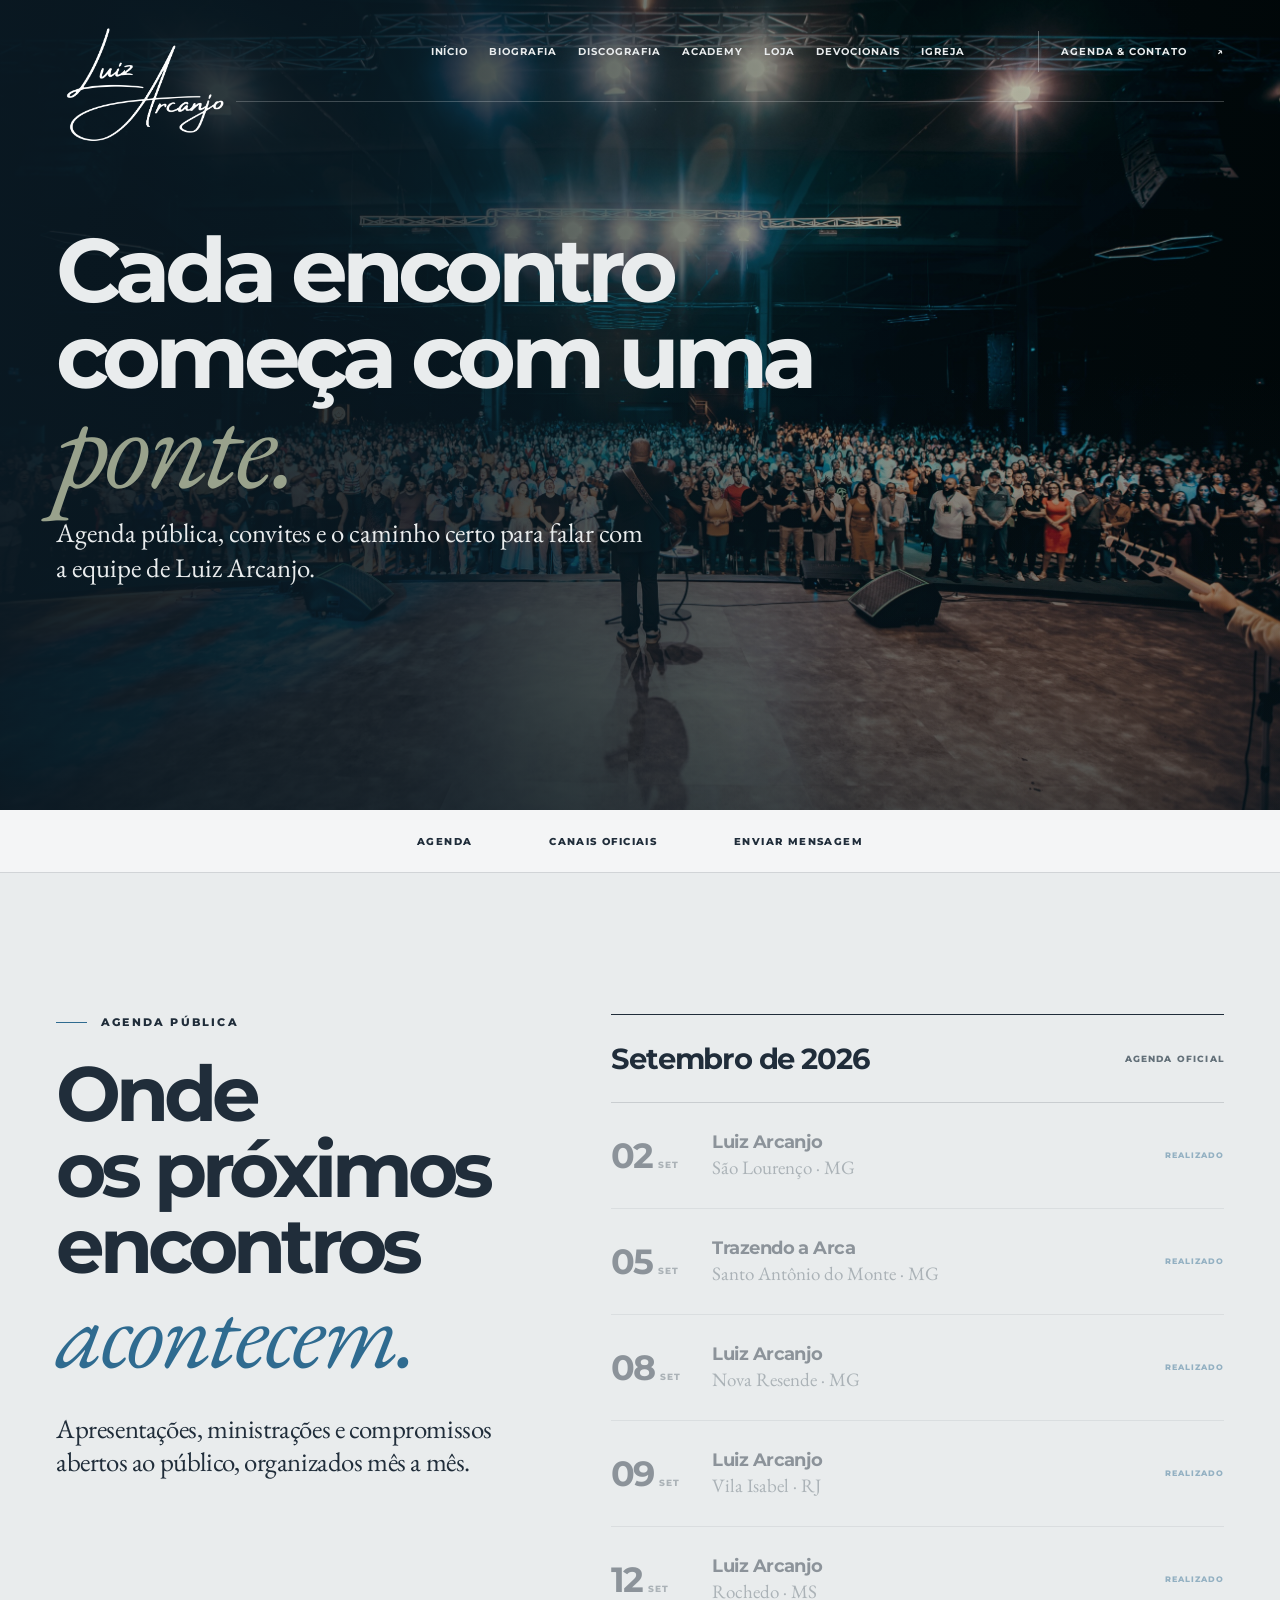
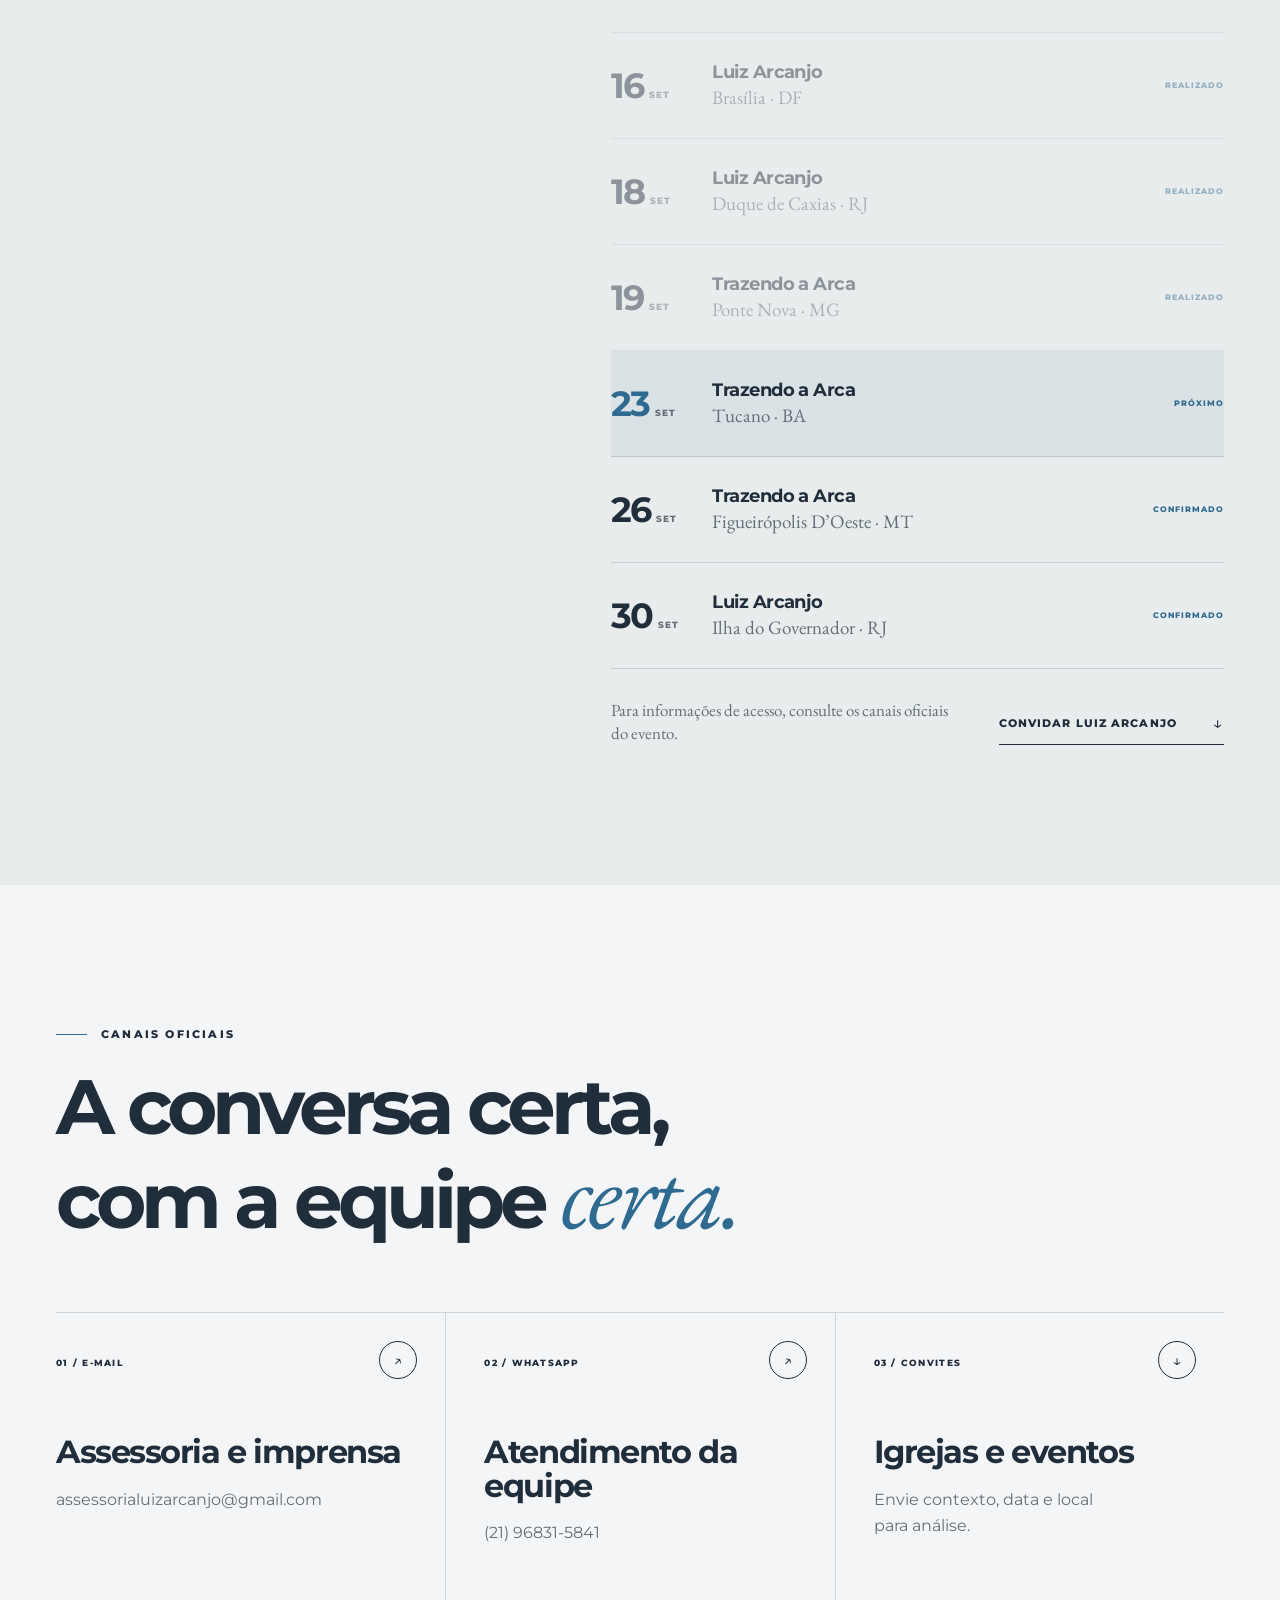
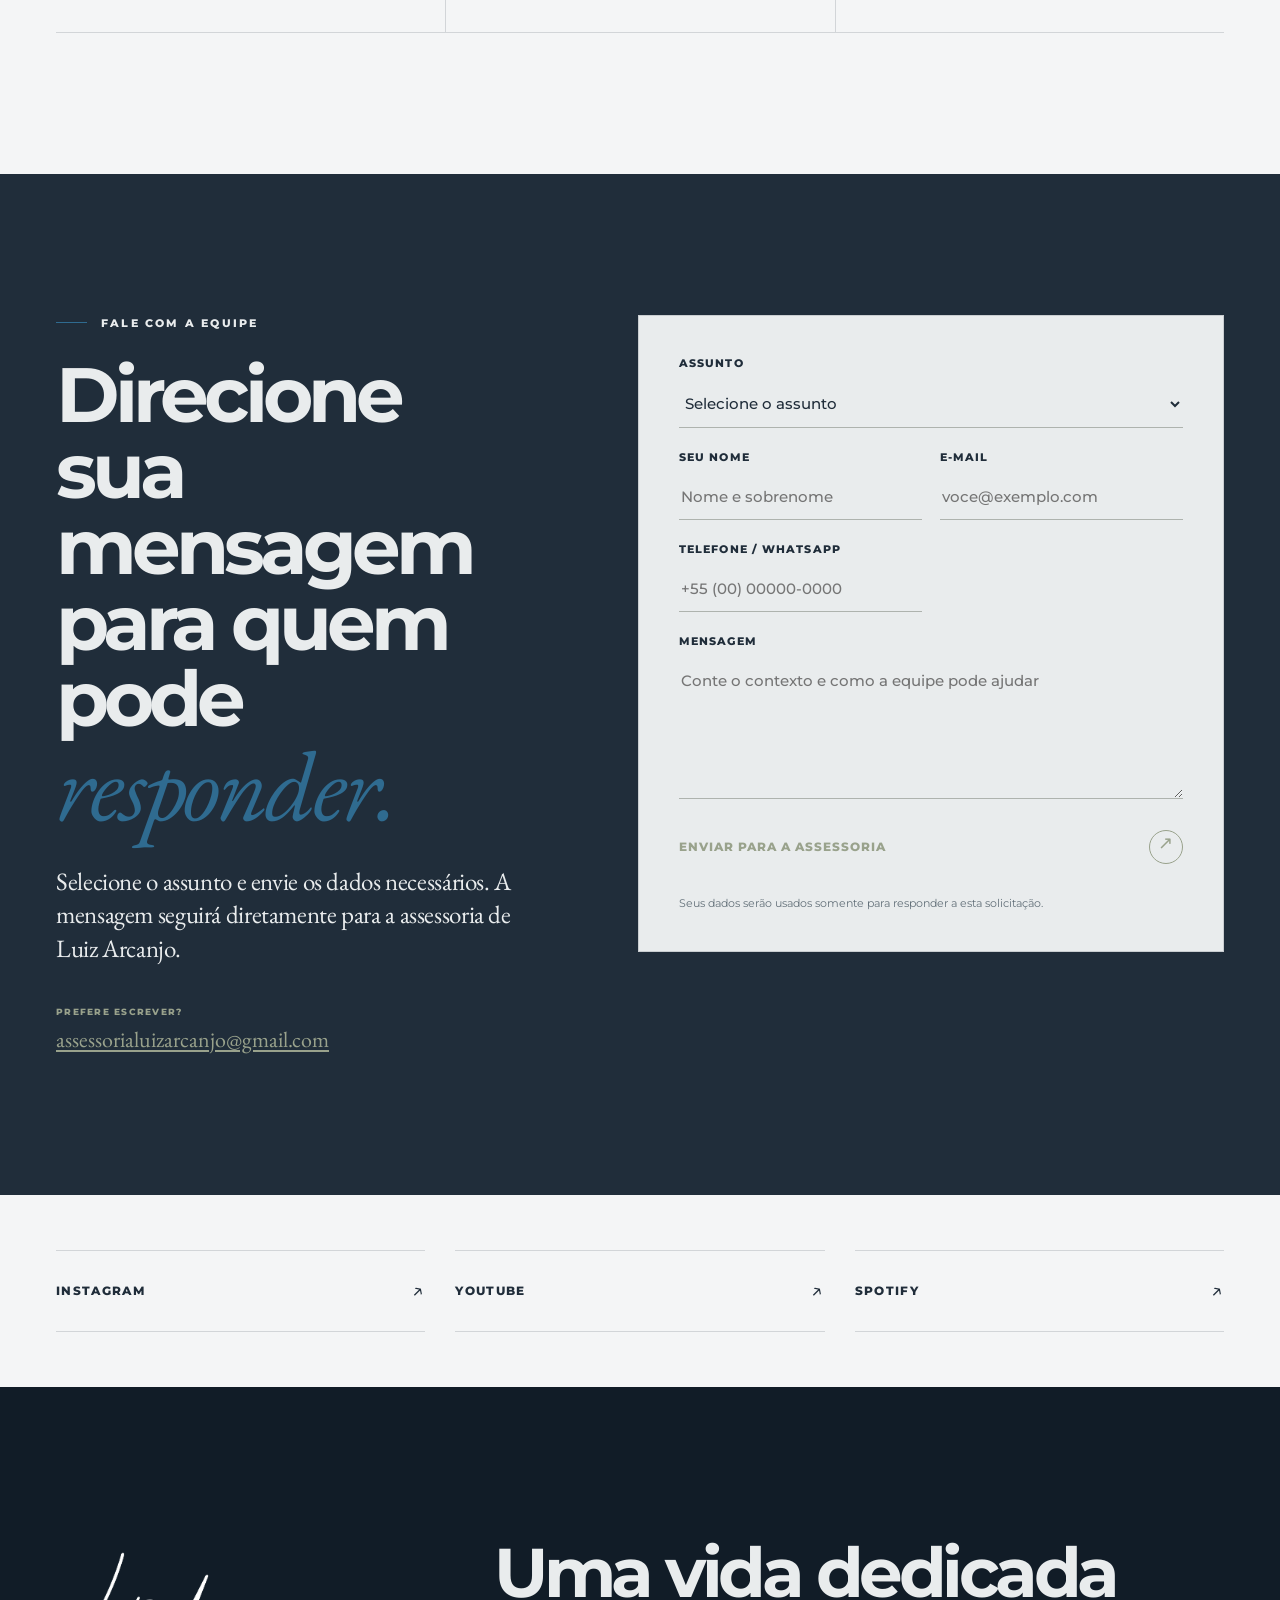
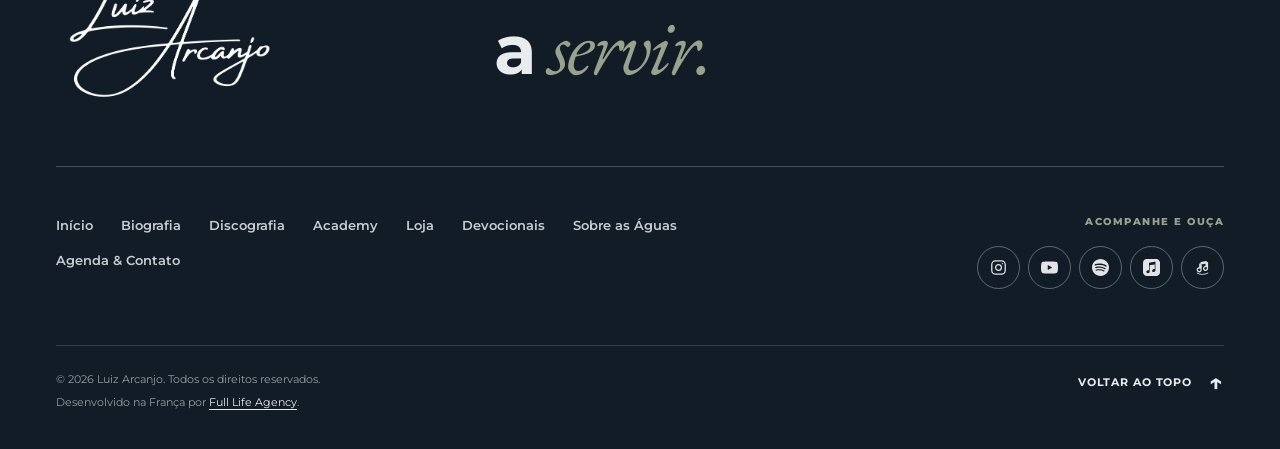
==== commit d3addb83: "Refine mobile hero arrows and video overlay" ====
--- a/contato/index.html
+++ b/contato/index.html
@@ -11,11 +11,13 @@
   <meta property="og:site_name" content="Luiz Arcanjo">
   <meta property="og:title" content="Agenda &amp; Contato | Luiz Arcanjo">
   <meta property="og:description" content="Agenda pública, convites, imprensa e canais oficiais da equipe de Luiz Arcanjo.">
-  <meta property="og:image" content="/assets/images/open-graph.jpg">
+  <meta property="og:image" content="https://luizarcanjo.com/assets/images/open-graph-v3.png">
+  <meta property="og:image:type" content="image/png">
   <meta property="og:image:width" content="1200">
   <meta property="og:image:height" content="630">
-  <meta property="og:image:alt" content="Luiz Arcanjo — Canções que marcaram gerações">
+  <meta property="og:image:alt" content="Luiz Arcanjo — Canções que atravessam gerações">
   <meta name="twitter:card" content="summary_large_image">
+  <meta name="twitter:image" content="https://luizarcanjo.com/assets/images/open-graph-v3.png">
   <title>Agenda &amp; Contato | Luiz Arcanjo</title>
   <link rel="icon" type="image/png" sizes="32x32" href="/assets/favicon-32.png">
   <link rel="icon" type="image/png" sizes="512x512" href="/assets/favicon-512.png">
@@ -23,7 +25,7 @@
   <link rel="preconnect" href="https://fonts.googleapis.com">
   <link rel="preconnect" href="https://fonts.gstatic.com" crossorigin>
   <link href="https://fonts.googleapis.com/css2?family=EB+Garamond:ital,wght@0,400;0,500;0,600;1,400;1,500&family=Montserrat:wght@400;500;600;700;800&display=swap" rel="stylesheet">
-  <link rel="stylesheet" href="/assets/site.css?v=60">
+  <link rel="stylesheet" href="/assets/site.css?v=61">
   <script defer src="/assets/site.js?v=24"></script>
 </head>
 <body id="topo" data-page="contato">
--- a/assets/site.css
+++ b/assets/site.css
@@ -81,7 +81,8 @@
 .button-row { display: flex; flex-wrap: wrap; gap: 13px; align-items: center; }
 .button { display: inline-flex; align-items: center; justify-content: space-between; gap: 34px; min-height: 58px; padding: 6px 0 12px; border: 0; border-bottom: 1px solid currentColor; border-radius: 0; background: transparent; text-align: left; font-size: 12px; font-weight: 800; letter-spacing: .085em; text-transform: uppercase; line-height: 1.3; transition: color .3s, box-shadow .3s; }
 .button:hover { box-shadow: inset 0 -1px 0 currentColor; }
-.button > span:last-child { width: 34px; height: 34px; border: 1px solid currentColor; border-radius: 50%; display: grid; place-items: center; font-size: 18px; font-weight: 400; line-height: 1; transition: transform .35s var(--ease); }
+.button > span:last-child { width: 34px; height: 34px; border: 1px solid currentColor; border-radius: 50%; display: grid; place-items: center; position: relative; overflow: hidden; font-size: 0; line-height: 1; transition: transform .35s var(--ease); }
+.button > span:last-child::before { content: "\2197\FE0E"; font-family: Arial, "Helvetica Neue", sans-serif; font-size: 18px; font-weight: 400; font-variant-emoji: text; line-height: 1; }
 .button:hover > span:last-child { transform: translate(4px, -4px); }
 .button--gold, .button--dark { color: var(--sky); }
 .button--gold:hover, .button--dark:hover { color: var(--blue); }
@@ -797,7 +798,7 @@
   @media (prefers-reduced-motion: no-preference) {
     .hero__video.is-ready { animation: hero-mobile-horizontal-track 18s ease-in-out infinite; }
   }
-  .hero__shade { background: linear-gradient(180deg, rgba(16,28,39,.22) 0%, rgba(16,28,39,.32) 29%, rgba(16,28,39,.92) 43%, #152432 58%, #152432 100%); }
+  .hero__shade { background: linear-gradient(180deg, rgba(16,28,39,.18) 0%, rgba(16,28,39,.27) 28%, rgba(16,28,39,.52) 46%, rgba(21,36,50,.69) 68%, rgba(21,36,50,.82) 100%); }
   .hero__content { align-items: flex-start; padding-top: 340px; padding-bottom: 80px; }
   .hero__copy { width: 100%; }
   .hero__title { height: clamp(175px, 45vw, 230px); font-size: clamp(46px, 11vw, 66px); }
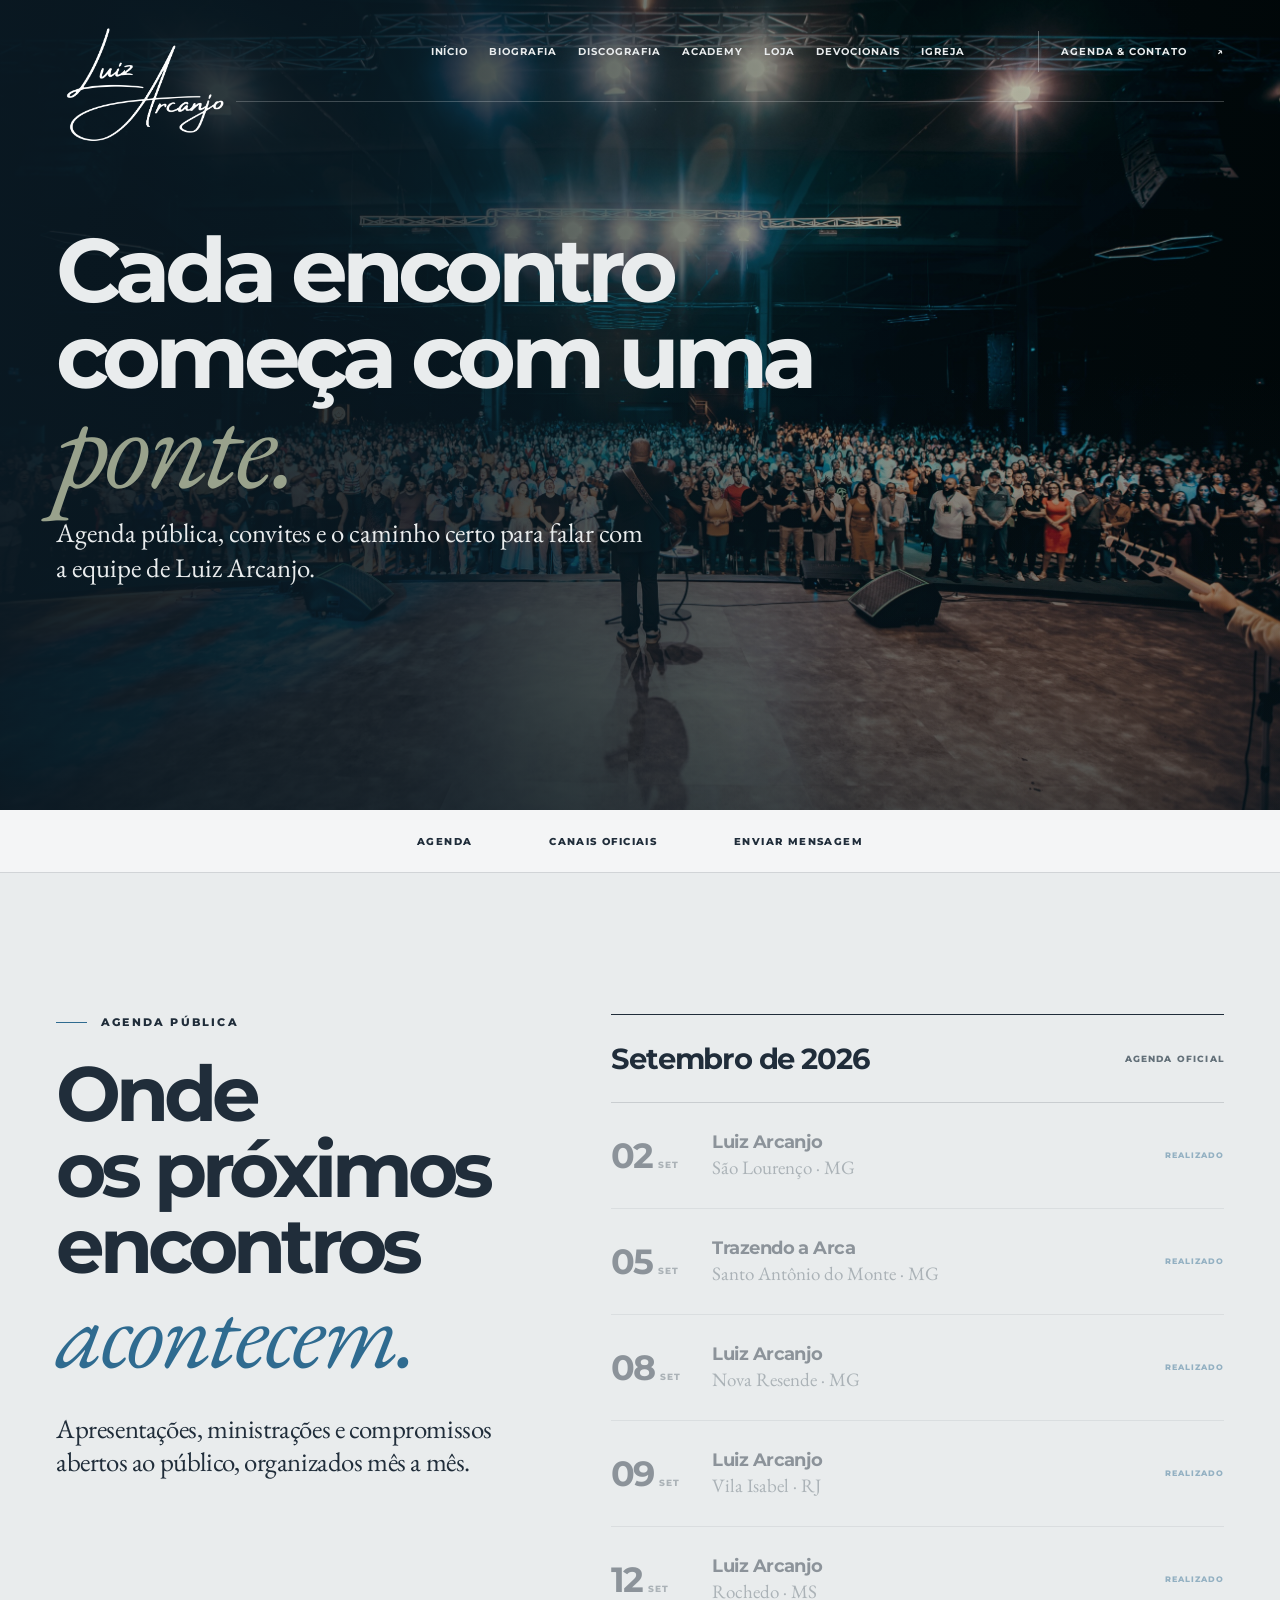
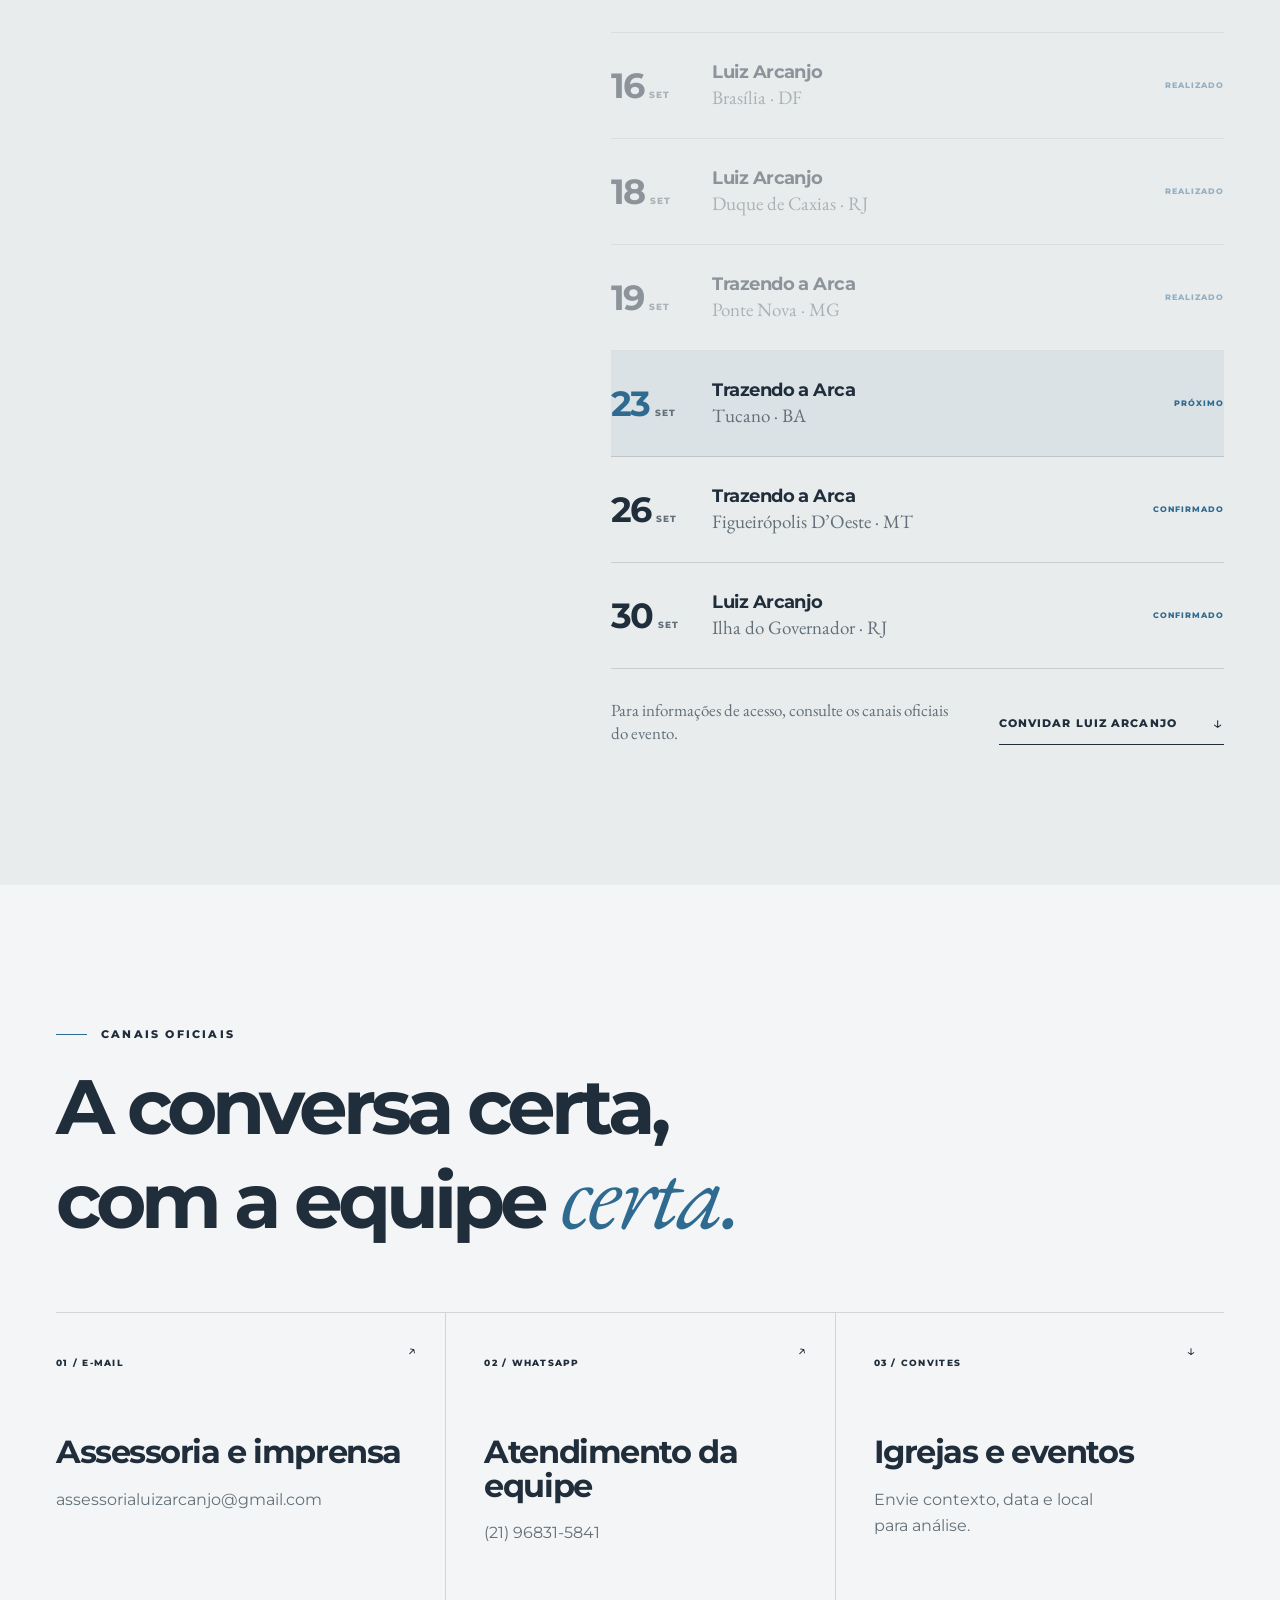
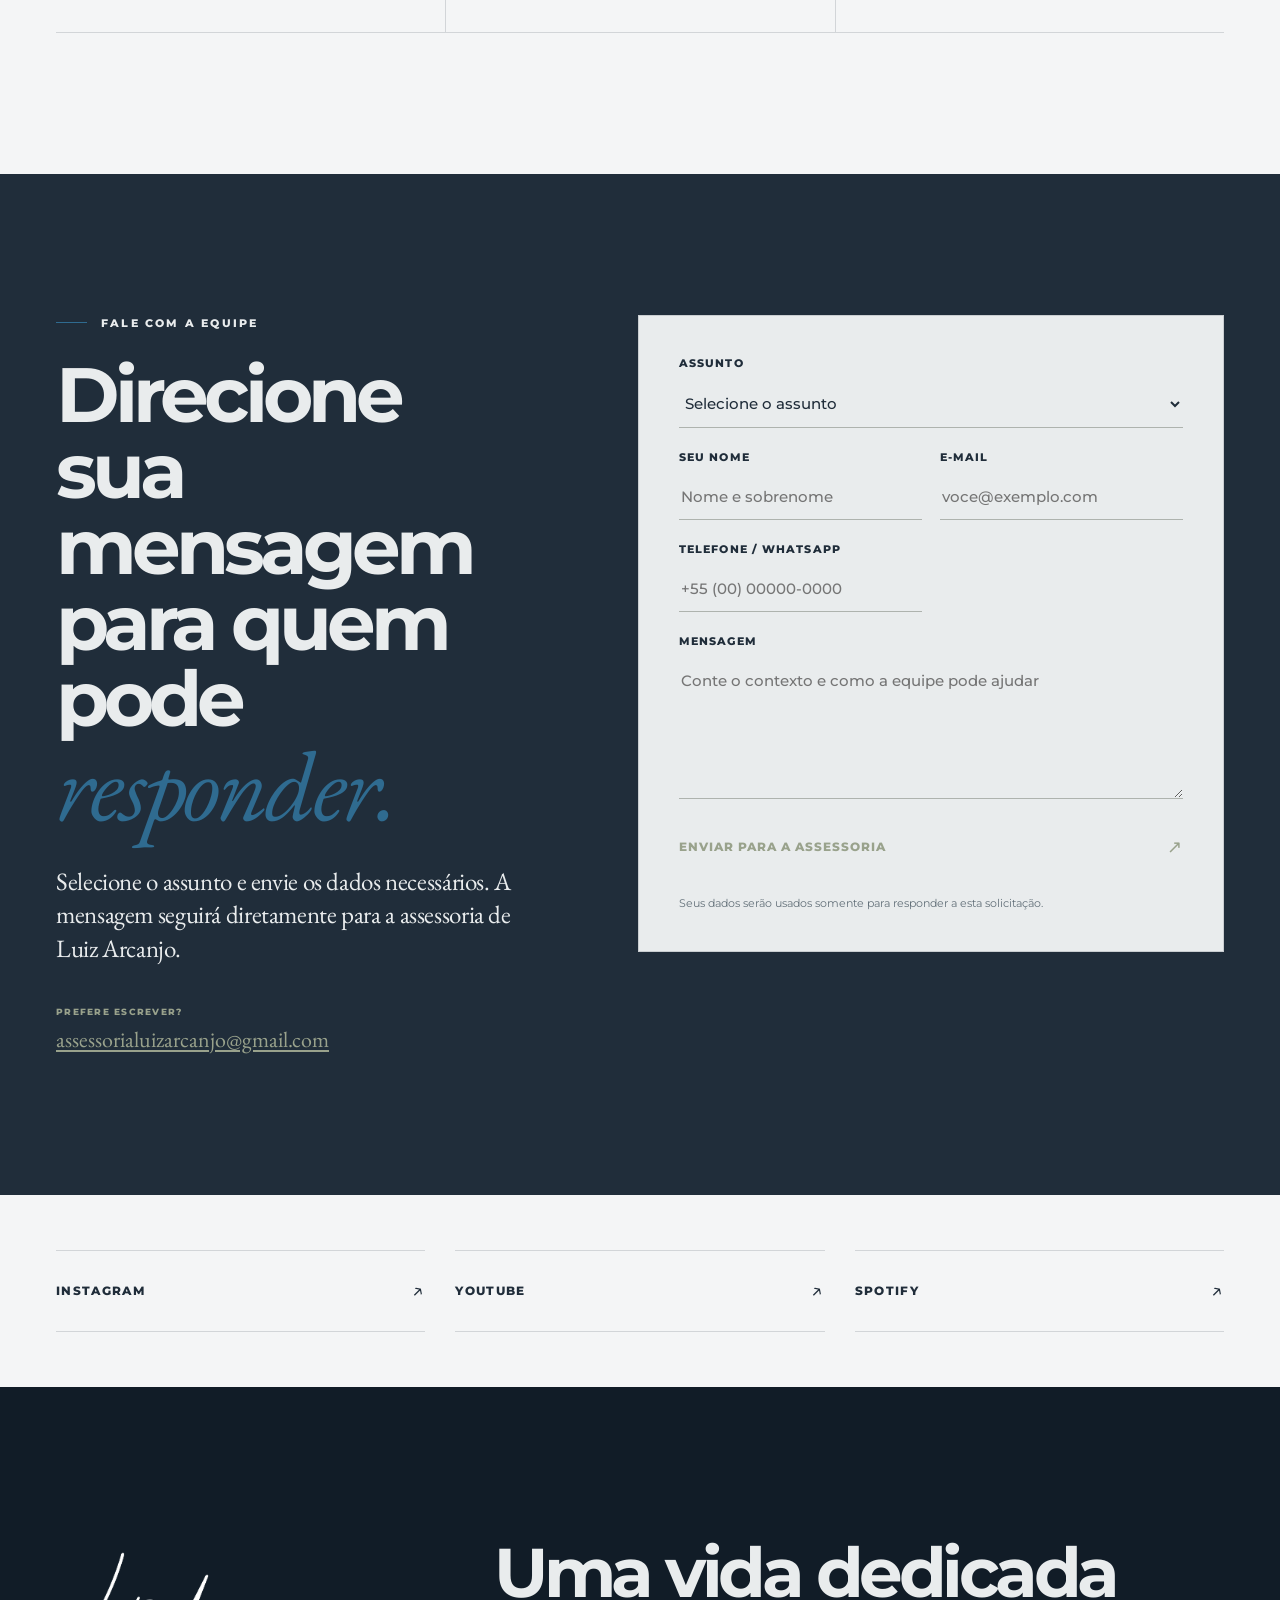
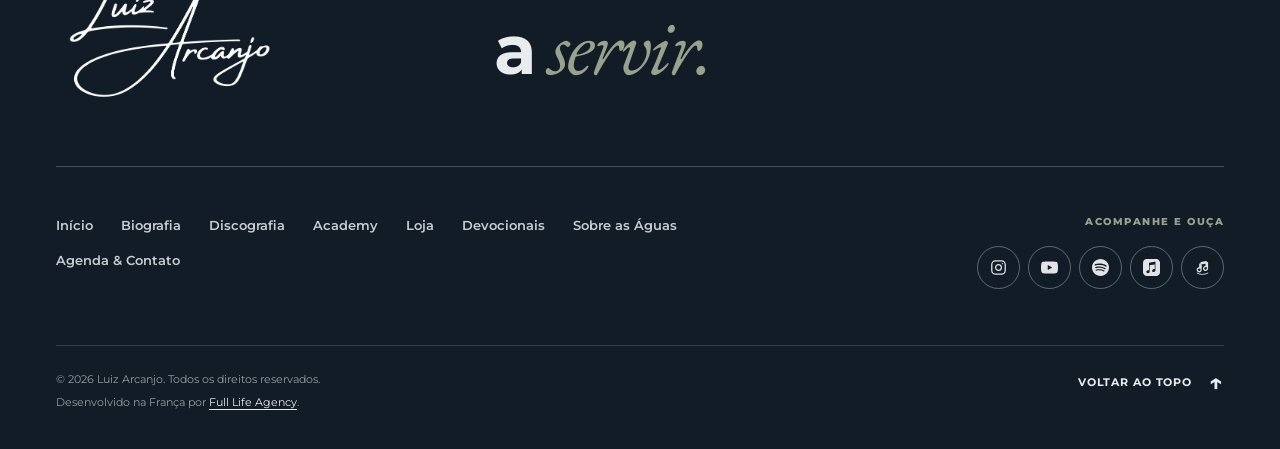
==== commit 6c0cbbed: "Standardize arrow icons across the site" ====
--- a/contato/index.html
+++ b/contato/index.html
@@ -25,8 +25,8 @@
   <link rel="preconnect" href="https://fonts.googleapis.com">
   <link rel="preconnect" href="https://fonts.gstatic.com" crossorigin>
   <link href="https://fonts.googleapis.com/css2?family=EB+Garamond:ital,wght@0,400;0,500;0,600;1,400;1,500&family=Montserrat:wght@400;500;600;700;800&display=swap" rel="stylesheet">
-  <link rel="stylesheet" href="/assets/site.css?v=61">
-  <script defer src="/assets/site.js?v=24"></script>
+  <link rel="stylesheet" href="/assets/site.css?v=62">
+  <script defer src="/assets/site.js?v=25"></script>
 </head>
 <body id="topo" data-page="contato">
   <div id="site-header"></div>
@@ -53,17 +53,17 @@
         <li class="agenda-event is-next"><time datetime="2026-09-23"><b>23</b><span>set</span></time><div><strong>Trazendo a Arca</strong><p>Tucano · BA</p></div><small>Próximo</small></li>
         <li class="agenda-event"><time datetime="2026-09-26"><b>26</b><span>set</span></time><div><strong>Trazendo a Arca</strong><p>Figueirópolis D’Oeste · MT</p></div><small>Confirmado</small></li>
         <li class="agenda-event"><time datetime="2026-09-30"><b>30</b><span>set</span></time><div><strong>Luiz Arcanjo</strong><p>Ilha do Governador · RJ</p></div><small>Confirmado</small></li>
-      </ol><div class="agenda-month__action"><p>Para informações de acesso, consulte os canais oficiais do evento.</p><a class="text-link" href="#mensagem" data-contact-subject="Convite e agenda">Convidar Luiz Arcanjo <span aria-hidden="true">↓</span></a></div></div>
+      </ol><div class="agenda-month__action"><p>Para informações de acesso, consulte os canais oficiais do evento.</p><a class="text-link" href="#mensagem" data-contact-subject="Convite e agenda">Convidar Luiz Arcanjo <span aria-hidden="true">↓︎</span></a></div></div>
     </div></section>
     <section class="contact-channels section-pad" id="canais"><div class="shell"><div class="section-head" data-reveal><p class="eyebrow"><span class="eyebrow__rule"></span>Canais oficiais</p><h2 class="display-title">A conversa certa,<br>com a equipe <em>certa.</em></h2></div><div class="contact-channel-grid">
-      <a class="contact-channel" href="mailto:assessorialuizarcanjo@gmail.com" data-reveal><span>01 / E-mail</span><strong>Assessoria e imprensa</strong><p>assessorialuizarcanjo@gmail.com</p><b aria-hidden="true">↗</b></a>
-      <a class="contact-channel" href="https://wa.me/5521968315841?text=Ol%C3%A1%2C%20equipe%20do%20Luiz%20Arcanjo%21%20Gostaria%20de%20solicitar%20atendimento." target="_blank" rel="noopener" data-reveal><span>02 / WhatsApp</span><strong>Atendimento da equipe</strong><p>(21) 96831-5841</p><b aria-hidden="true">↗</b></a>
-      <a class="contact-channel" href="#mensagem" data-contact-subject="Convite e agenda" data-reveal><span>03 / Convites</span><strong>Igrejas e eventos</strong><p>Envie contexto, data e local para análise.</p><b aria-hidden="true">↓</b></a>
+      <a class="contact-channel" href="mailto:assessorialuizarcanjo@gmail.com" data-reveal><span>01 / E-mail</span><strong>Assessoria e imprensa</strong><p>assessorialuizarcanjo@gmail.com</p><b aria-hidden="true">↗︎</b></a>
+      <a class="contact-channel" href="https://wa.me/5521968315841?text=Ol%C3%A1%2C%20equipe%20do%20Luiz%20Arcanjo%21%20Gostaria%20de%20solicitar%20atendimento." target="_blank" rel="noopener" data-reveal><span>02 / WhatsApp</span><strong>Atendimento da equipe</strong><p>(21) 96831-5841</p><b aria-hidden="true">↗︎</b></a>
+      <a class="contact-channel" href="#mensagem" data-contact-subject="Convite e agenda" data-reveal><span>03 / Convites</span><strong>Igrejas e eventos</strong><p>Envie contexto, data e local para análise.</p><b aria-hidden="true">↓︎</b></a>
     </div></div></section>
     <section class="contact-message section-pad section--blue" id="mensagem"><div class="shell invite-grid"><div class="invite-grid__intro" data-reveal><p class="eyebrow"><span class="eyebrow__rule"></span>Fale com a equipe</p><h2 class="display-title">Direcione sua mensagem para quem pode <em>responder.</em></h2><p class="lead-serif">Selecione o assunto e envie os dados necessários. A mensagem seguirá diretamente para a assessoria de Luiz Arcanjo.</p><div class="contact-direct"><span>Prefere escrever?</span><a href="mailto:assessorialuizarcanjo@gmail.com">assessorialuizarcanjo@gmail.com</a></div></div>
-      <form class="invite-form contact-form" id="invite-form" action="/api/contact" method="post"><div class="contact-honeypot" aria-hidden="true"><label>Empresa <input name="company" tabindex="-1" autocomplete="off"></label></div><label>Assunto <select name="assunto" id="contact-subject" required><option value="">Selecione o assunto</option><option>Convite e agenda</option><option>Assessoria de imprensa</option><option>Parcerias</option><option>Academy · cursos e workshops</option><option>Academy · mentoria</option><option>Outros assuntos</option></select></label><div class="field-grid"><label>Seu nome <input name="nome" required autocomplete="name" placeholder="Nome e sobrenome"></label><label>E-mail <input name="email" required type="email" autocomplete="email" placeholder="voce@exemplo.com"></label></div><div class="field-grid"><label>Telefone / WhatsApp <input name="telefone" type="tel" autocomplete="tel" placeholder="+55 (00) 00000-0000"></label><label data-invite-field>Organização ou igreja <input name="organizacao" placeholder="Nome da organização"></label></div><div class="field-grid" data-invite-field><label>Tipo de convite <select name="tipo"><option value="">Selecione</option><option>Ministração</option><option>Apresentação musical</option><option>Conferência</option><option>Entrevista</option><option>Outro</option></select></label><label>Data prevista <input name="data" type="date"></label></div><label data-invite-field>Cidade e local <input name="local" placeholder="Cidade, estado e local do evento"></label><label>Mensagem <textarea name="mensagem" rows="6" required placeholder="Conte o contexto e como a equipe pode ajudar"></textarea></label><button class="button button--gold" type="submit"><span>Enviar para a assessoria</span><span aria-hidden="true">↗</span></button><p class="form-status" data-form-status aria-live="polite" hidden></p><small>Seus dados serão usados somente para responder a esta solicitação.</small></form>
+      <form class="invite-form contact-form" id="invite-form" action="/api/contact" method="post"><div class="contact-honeypot" aria-hidden="true"><label>Empresa <input name="company" tabindex="-1" autocomplete="off"></label></div><label>Assunto <select name="assunto" id="contact-subject" required><option value="">Selecione o assunto</option><option>Convite e agenda</option><option>Assessoria de imprensa</option><option>Parcerias</option><option>Academy · cursos e workshops</option><option>Academy · mentoria</option><option>Outros assuntos</option></select></label><div class="field-grid"><label>Seu nome <input name="nome" required autocomplete="name" placeholder="Nome e sobrenome"></label><label>E-mail <input name="email" required type="email" autocomplete="email" placeholder="voce@exemplo.com"></label></div><div class="field-grid"><label>Telefone / WhatsApp <input name="telefone" type="tel" autocomplete="tel" placeholder="+55 (00) 00000-0000"></label><label data-invite-field>Organização ou igreja <input name="organizacao" placeholder="Nome da organização"></label></div><div class="field-grid" data-invite-field><label>Tipo de convite <select name="tipo"><option value="">Selecione</option><option>Ministração</option><option>Apresentação musical</option><option>Conferência</option><option>Entrevista</option><option>Outro</option></select></label><label>Data prevista <input name="data" type="date"></label></div><label data-invite-field>Cidade e local <input name="local" placeholder="Cidade, estado e local do evento"></label><label>Mensagem <textarea name="mensagem" rows="6" required placeholder="Conte o contexto e como a equipe pode ajudar"></textarea></label><button class="button button--gold" type="submit"><span>Enviar para a assessoria</span><span aria-hidden="true">↗︎</span></button><p class="form-status" data-form-status aria-live="polite" hidden></p><small>Seus dados serão usados somente para responder a esta solicitação.</small></form>
     </div></section>
-    <section class="contact-social shell social-grid" aria-label="Redes sociais"><a href="https://www.instagram.com/luiz_arcanjo/" target="_blank" rel="noopener">Instagram <span>↗</span></a><a href="https://www.youtube.com/luizarcanjo" target="_blank" rel="noopener">YouTube <span>↗</span></a><a href="https://open.spotify.com/artist/3jhaArlXRtYY9R7GJrvcZ2" target="_blank" rel="noopener">Spotify <span>↗</span></a></section></main>
+    <section class="contact-social shell social-grid" aria-label="Redes sociais"><a href="https://www.instagram.com/luiz_arcanjo/" target="_blank" rel="noopener">Instagram <span>↗︎</span></a><a href="https://www.youtube.com/luizarcanjo" target="_blank" rel="noopener">YouTube <span>↗︎</span></a><a href="https://open.spotify.com/artist/3jhaArlXRtYY9R7GJrvcZ2" target="_blank" rel="noopener">Spotify <span>↗︎</span></a></section></main>
   <div id="site-footer"></div>
 </body>
 </html>
--- a/assets/site.css
+++ b/assets/site.css
@@ -18,7 +18,7 @@
 }
 
 *, *::before, *::after { box-sizing: border-box; }
-html { scroll-behavior: smooth; }
+html { scroll-behavior: smooth; font-variant-emoji: text; }
 body { margin: 0; background: var(--paper); color: var(--blue); font-family: var(--sans); -webkit-font-smoothing: antialiased; overflow-x: clip; }
 img, video { display: block; max-width: 100%; }
 a { color: inherit; text-decoration: none; }
@@ -81,7 +81,7 @@
 .button-row { display: flex; flex-wrap: wrap; gap: 13px; align-items: center; }
 .button { display: inline-flex; align-items: center; justify-content: space-between; gap: 34px; min-height: 58px; padding: 6px 0 12px; border: 0; border-bottom: 1px solid currentColor; border-radius: 0; background: transparent; text-align: left; font-size: 12px; font-weight: 800; letter-spacing: .085em; text-transform: uppercase; line-height: 1.3; transition: color .3s, box-shadow .3s; }
 .button:hover { box-shadow: inset 0 -1px 0 currentColor; }
-.button > span:last-child { width: 34px; height: 34px; border: 1px solid currentColor; border-radius: 50%; display: grid; place-items: center; position: relative; overflow: hidden; font-size: 0; line-height: 1; transition: transform .35s var(--ease); }
+.button > span:last-child { display: inline-grid; place-items: center; position: relative; flex: 0 0 auto; border: 0; background: transparent; overflow: hidden; font-size: 0; line-height: 1; transition: transform .35s var(--ease); }
 .button > span:last-child::before { content: "\2197\FE0E"; font-family: Arial, "Helvetica Neue", sans-serif; font-size: 18px; font-weight: 400; font-variant-emoji: text; line-height: 1; }
 .button:hover > span:last-child { transform: translate(4px, -4px); }
 .button--gold, .button--dark { color: var(--sky); }
@@ -641,7 +641,7 @@
 .contact-channel > span { font-size: 9px; font-weight: 800; letter-spacing: .14em; text-transform: uppercase; }
 .contact-channel strong { display: block; margin: 65px 0 18px; font-size: clamp(25px,2.5vw,40px); line-height: 1.05; letter-spacing: -.045em; }
 .contact-channel p { margin: 0; color: var(--muted); overflow-wrap: anywhere; }
-.contact-channel b { position: absolute; right: 28px; top: 28px; width: 38px; height: 38px; border: 1px solid currentColor; border-radius: 50%; display: grid; place-items: center; font-weight: 400; }
+.contact-channel b { position: absolute; right: 28px; top: 28px; border: 0; background: transparent; font-weight: 400; }
 .contact-message .invite-form { background: var(--ivory); color: var(--blue); }
 .contact-message .invite-grid__intro a { color: var(--moss); }
 .contact-direct { margin-top: 40px; display: grid; gap: 8px; }
@@ -984,8 +984,8 @@
 .discography-rail-head { display: flex; justify-content: space-between; align-items: center; gap: 20px; margin: 30px 0 22px; }
 .discography-status { margin: 0; color: var(--muted); font-size: 10px; font-weight: 800; letter-spacing: .13em; text-transform: uppercase; }
 .discography-rail-arrows { display: flex; gap: 8px; }
-.discography-rail-arrows button { width: 36px; height: 36px; border: 1px solid rgba(32,45,58,.2); border-radius: 50%; background: transparent; color: var(--blue); font-size: 17px; cursor: pointer; transition: background .2s, color .2s, transform .2s var(--ease); }
-.discography-rail-arrows button:hover { background: var(--blue); color: var(--ivory); transform: scale(1.06); }
+.discography-rail-arrows button { border: 0; padding: 8px; background: transparent; color: var(--blue); font-size: 17px; cursor: pointer; transition: color .2s, transform .2s var(--ease); }
+.discography-rail-arrows button:hover { color: var(--olive); transform: translateX(2px); }
 .release-rail { display: grid; grid-auto-flow: column; grid-auto-columns: clamp(150px, 14vw, 205px); gap: clamp(16px, 2vw, 28px); overflow-x: auto; overscroll-behavior-inline: contain; scroll-snap-type: inline mandatory; scrollbar-width: thin; scrollbar-color: rgba(32,45,58,.24) transparent; padding: 0 0 28px; margin-bottom: clamp(58px, 7vw, 90px); }
 .release-rail .release-card { scroll-snap-align: start; }
 .release-grid { display: grid; grid-template-columns: repeat(4, minmax(0, 1fr)); gap: clamp(26px, 3vw, 48px) clamp(18px, 2.5vw, 36px); }
